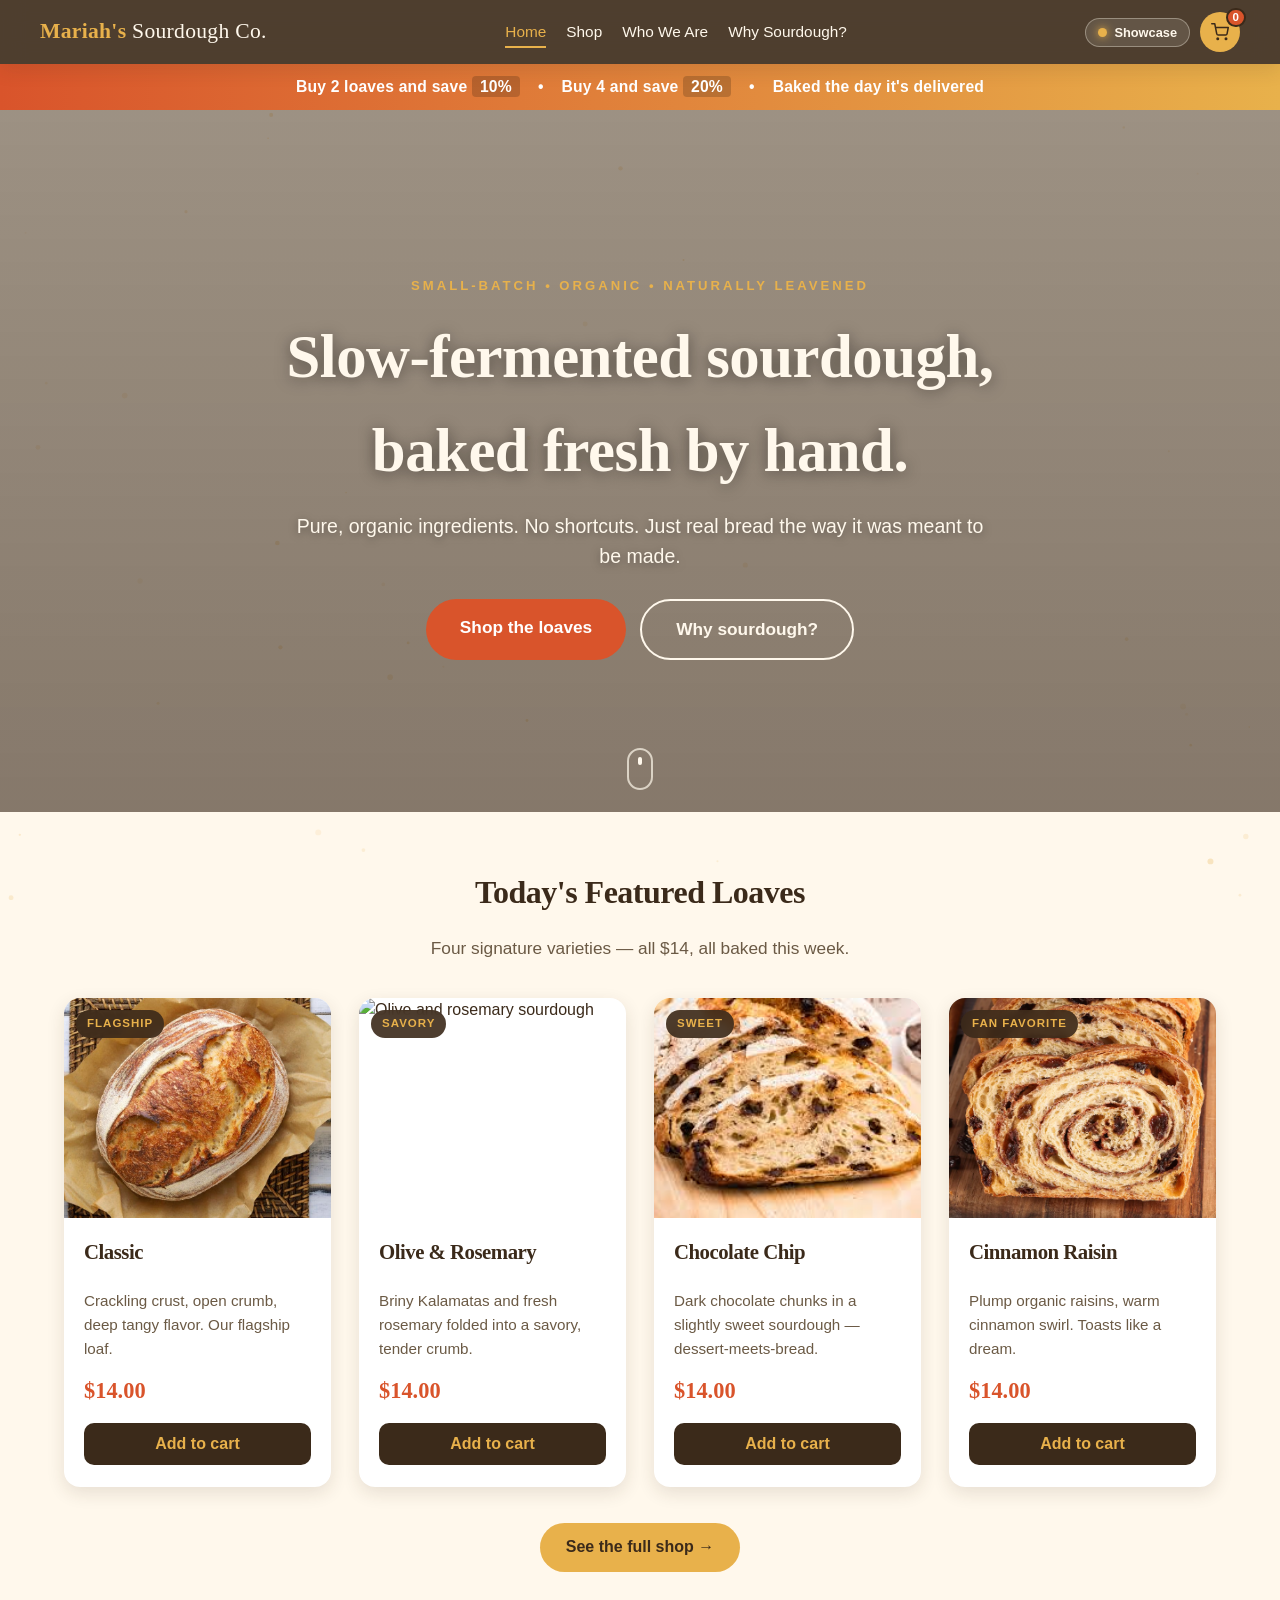
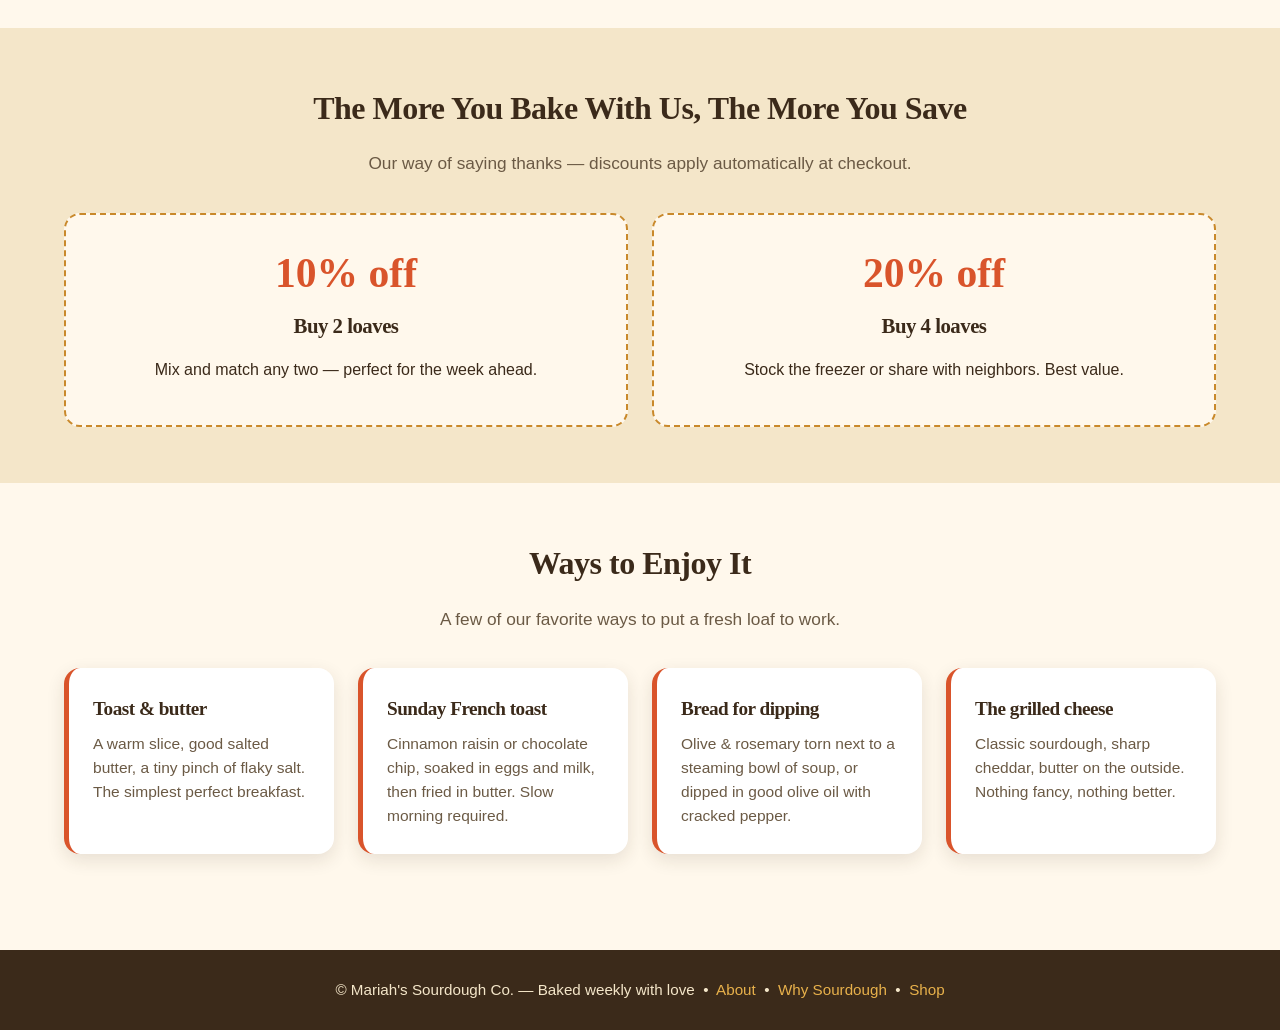
==== index.html @ 0fff9289 "Add files via upload" ====
<!DOCTYPE html>
<html lang="en">
<head>
  <meta charset="UTF-8">
  <meta name="viewport" content="width=device-width, initial-scale=1.0, viewport-fit=cover">
  <title>Mariah's Sourdough Co. — Real bread, baked with care</title>
  <meta name="description" content="Slow-fermented organic sourdough, baked fresh by hand. Order online — local delivery.">
  <meta name="theme-color" content="#3B2A1A">
  <link rel="manifest" href="manifest.webmanifest">
  <link rel="icon" type="image/png" href="icons/icon-192.png">
  <link rel="apple-touch-icon" href="icons/icon-192.png">
  <meta name="apple-mobile-web-app-capable" content="yes">
  <meta name="apple-mobile-web-app-status-bar-style" content="black-translucent">
  <meta name="apple-mobile-web-app-title" content="Mariah's">
  <link rel="preconnect" href="https://cdnjs.cloudflare.com">
  <link rel="stylesheet" href="app.css">
</head>
<body class="mode-showcase">

  <!-- Ambient particle canvas (Showcase mode) -->
  <canvas id="particles" aria-hidden="true"></canvas>

  <header class="site-header">
    <div class="nav-wrap">
      <a href="#/" class="brand" data-link>Mariah's <span>Sourdough Co.</span></a>
      <nav class="site-nav">
        <a href="#/" data-route="home" data-link>Home</a>
        <a href="#/shop" data-route="shop" data-link>Shop</a>
        <a href="#/about" data-route="about" data-link>Who We Are</a>
        <a href="#/why" data-route="why" data-link>Why Sourdough?</a>
      </nav>
      <div class="header-actions">
        <button id="mode-toggle" class="mode-toggle" title="Switch visual style" aria-label="Switch visual style">
          <span class="mode-dot"></span><span id="mode-label">Showcase</span>
        </button>
        <button id="install-btn" class="install-btn" hidden>⬇ Install app</button>
        <a href="#/cart" class="cart-link" data-link aria-label="Cart">
          <svg viewBox="0 0 24 24" width="18" height="18" fill="none" stroke="currentColor" stroke-width="2" stroke-linecap="round" stroke-linejoin="round"><circle cx="9" cy="21" r="1"/><circle cx="20" cy="21" r="1"/><path d="M1 1h4l2.68 13.39a2 2 0 0 0 2 1.61h9.72a2 2 0 0 0 2-1.61L23 6H6"/></svg>
          <span id="cart-badge" class="cart-badge" hidden>0</span>
        </a>
      </div>
    </div>
  </header>

  <div class="deal-banner">
    <div class="deal-banner-track">
      <span>Buy 2 loaves and save <strong>10%</strong></span>
      <span>•</span>
      <span>Buy 4 and save <strong>20%</strong></span>
      <span>•</span>
      <span>Baked the day it's delivered</span>
    </div>
  </div>

  <main id="app" aria-live="polite"></main>

  <!-- Mobile bottom tab bar -->
  <nav class="tab-bar" aria-label="Primary">
    <a href="#/" data-route="home" data-link><span class="tab-ico">🏠</span>Home</a>
    <a href="#/shop" data-route="shop" data-link><span class="tab-ico">🍞</span>Shop</a>
    <a href="#/why" data-route="why" data-link><span class="tab-ico">🌾</span>Why</a>
    <a href="#/cart" data-route="cart" data-link class="tab-cart"><span class="tab-ico">🛒</span>Cart<span id="tab-cart-badge" class="cart-badge" hidden>0</span></a>
  </nav>

  <footer class="site-footer">
    © Mariah's Sourdough Co. — Baked weekly with love &nbsp;•&nbsp;
    <a href="#/about" data-link>About</a> &nbsp;•&nbsp;
    <a href="#/why" data-link>Why Sourdough</a> &nbsp;•&nbsp;
    <a href="#/shop" data-link>Shop</a>
  </footer>

  <!-- ======================= VIEW TEMPLATES ======================= -->

  <template id="view-home">
    <section class="hero" id="hero">
      <div id="hero-3d" class="hero-3d" aria-hidden="true"></div>
      <div class="hero-inner">
        <p class="hero-kicker reveal">Small-batch • Organic • Naturally leavened</p>
        <h1 class="reveal">Slow-fermented sourdough,<br>baked fresh by hand.</h1>
        <p class="lead reveal">Pure, organic ingredients. No shortcuts. Just real bread the way it was meant to be made.</p>
        <div class="hero-cta reveal">
          <a href="#/shop" class="btn btn-lg" data-link>Shop the loaves</a>
          <a href="#/why" class="btn ghost btn-lg" data-link>Why sourdough?</a>
        </div>
      </div>
      <div class="hero-scroll-hint" aria-hidden="true"><span></span></div>
    </section>

    <section class="container">
      <h2 class="section-title reveal">Today's Featured Loaves</h2>
      <p class="section-sub reveal">Four signature varieties — all $14, all baked this week.</p>
      <div class="product-grid" data-product-grid="short"></div>
      <div class="center mt-36 reveal">
        <a class="btn secondary" href="#/shop" data-link>See the full shop →</a>
      </div>
    </section>

    <section class="band">
      <div class="container">
        <h2 class="section-title reveal">The More You Bake With Us, The More You Save</h2>
        <p class="section-sub reveal">Our way of saying thanks — discounts apply automatically at checkout.</p>
        <div class="deals-row">
          <div class="deal-card reveal"><span class="pct" data-count="10">10% off</span><h3>Buy 2 loaves</h3><p>Mix and match any two — perfect for the week ahead.</p></div>
          <div class="deal-card reveal"><span class="pct" data-count="20">20% off</span><h3>Buy 4 loaves</h3><p>Stock the freezer or share with neighbors. Best value.</p></div>
        </div>
      </div>
    </section>

    <section class="container">
      <h2 class="section-title reveal">Ways to Enjoy It</h2>
      <p class="section-sub reveal">A few of our favorite ways to put a fresh loaf to work.</p>
      <div class="pairings-grid">
        <div class="pairing-card reveal"><h3>Toast &amp; butter</h3><p>A warm slice, good salted butter, a tiny pinch of flaky salt. The simplest perfect breakfast.</p></div>
        <div class="pairing-card reveal"><h3>Sunday French toast</h3><p>Cinnamon raisin or chocolate chip, soaked in eggs and milk, then fried in butter. Slow morning required.</p></div>
        <div class="pairing-card reveal"><h3>Bread for dipping</h3><p>Olive &amp; rosemary torn next to a steaming bowl of soup, or dipped in good olive oil with cracked pepper.</p></div>
        <div class="pairing-card reveal"><h3>The grilled cheese</h3><p>Classic sourdough, sharp cheddar, butter on the outside. Nothing fancy, nothing better.</p></div>
      </div>
    </section>
  </template>

  <template id="view-shop">
    <section class="container">
      <h1 class="section-title reveal">The Shop</h1>
      <p class="section-sub reveal">All loaves are 100% organic, naturally leavened, and baked the day they're delivered. $14 each.</p>
      <div class="product-grid" data-product-grid="long"></div>

      <h2 class="section-title mt-64 reveal">Stack Up the Savings</h2>
      <div class="deals-row">
        <div class="deal-card reveal"><span class="pct">10% off</span><h3>2-Loaf Bundle</h3><p>Any 2 loaves — discount applied automatically in your cart.</p></div>
        <div class="deal-card reveal"><span class="pct">20% off</span><h3>4-Loaf Bundle</h3><p>Stock up, gift a neighbor, freeze for later. Maximum savings.</p></div>
      </div>
    </section>
  </template>

  <template id="view-about">
    <section class="container">
      <h1 class="section-title reveal">Meet Mariah</h1>
      <p class="section-sub reveal">A one-woman bakery, a wild starter, and a stubborn belief that bread should be made of bread.</p>
      <div class="story-grid">
        <div class="story-photo reveal"><img src="mariah.jpg" alt="Mariah at home with her puppy"></div>
        <div class="reveal">
          <h2>The story</h2>
          <p>I started baking sourdough a few years ago after I couldn't find a single loaf at the grocery store that didn't list ingredients I didn't recognize. I figured I'd try making my own. One loaf turned into two, then ten, then a wait list of friends and neighbors asking for more.</p>
          <p>Mariah's Sourdough Co. grew out of that — quietly, one bake at a time. Today every loaf is still shaped, scored, and baked by me.</p>
          <h2 class="mt-28">What goes into the bread</h2>
          <p>Three ingredients. That's the whole list:</p>
          <ul>
            <li><strong>Certified-organic flour.</strong></li>
            <li><strong>Filtered water.</strong></li>
            <li><strong>Good-quality natural salt.</strong></li>
          </ul>
          <p>That's it. No commercial yeast, no dough conditioners, no preservatives, no enrichers, no oils, no sugars (unless the recipe specifically calls for it, like the cinnamon raisin). The fermentation does all the work — and it takes its time.</p>
          <div class="tag-row">
            <span class="tag">100% Organic</span><span class="tag">No Preservatives</span><span class="tag">No Commercial Yeast</span><span class="tag">Small-Batch</span><span class="tag">Hand-Shaped</span>
          </div>
        </div>
      </div>
    </section>
    <section class="band">
      <div class="container">
        <h2 class="section-title reveal">Why I do it this way</h2>
        <p class="prose-center reveal">Real bread used to be a staple — something that nourished a family for the week. Somewhere along the way it became fluffy, fast, and full of things our bodies don't recognize. I bake the way bakers have for thousands of years because that's the version of bread your body actually knows how to use. And honestly? It just tastes better.</p>
        <div class="center mt-30 reveal">
          <a class="btn" href="#/shop" data-link>Try a loaf</a>
          <a class="btn secondary" href="#/why" data-link>Read about the benefits</a>
        </div>
      </div>
    </section>
  </template>

  <template id="view-why">
    <section class="container">
      <h1 class="section-title reveal">Why Sourdough Bread?</h1>
      <p class="section-sub reveal">Same grain. Different process. A very different loaf.</p>
      <p class="prose-center mb-40 reveal">Conventional bread is mixed, risen, and baked in a few hours using fast commercial yeast. Sourdough is fermented slowly — sometimes 24 to 48 hours — by a wild culture of natural yeasts and bacteria. That long, slow ferment changes the bread itself, in ways your body notices.</p>
      <div class="benefit-grid">
        <div class="benefit-card reveal"><span class="benefit-icon">🌾</span><h3>Easier to digest</h3><p>The wild bacteria in a sourdough starter pre-digest much of the gluten and starch during fermentation. Many people who feel uncomfortable after regular bread find sourdough far easier on their stomach.</p></div>
        <div class="benefit-card reveal"><span class="benefit-icon">💪</span><h3>More nutrients absorbed</h3><p>Whole grains contain phytic acid, which can block your body from absorbing minerals like iron, zinc, and magnesium. Sourdough fermentation breaks phytic acid down — meaning more of those nutrients actually reach you.</p></div>
        <div class="benefit-card reveal"><span class="benefit-icon">📉</span><h3>Lower glycemic impact</h3><p>Sourdough produces a slower, gentler rise in blood sugar than commercial bread. Steadier energy, fewer crashes, and a friendlier loaf for anyone watching glucose levels.</p></div>
        <div class="benefit-card reveal"><span class="benefit-icon">🦠</span><h3>Good for gut health</h3><p>The lactic acid bacteria in fermentation produce prebiotic compounds that feed the beneficial microbes already living in your gut — supporting a healthier microbiome with every slice.</p></div>
        <div class="benefit-card reveal"><span class="benefit-icon">🧪</span><h3>No mystery ingredients</h3><p>True sourdough needs only flour, water, and salt. No dough conditioners, no preservatives, no added sugars, no emulsifiers — just bread, the way it's been made for thousands of years.</p></div>
        <div class="benefit-card reveal"><span class="benefit-icon">⏳</span><h3>Stays fresh, naturally</h3><p>The natural acidity of sourdough acts as a built-in preservative. Loaves stay fresh longer without a single additive — because fermentation is doing the work that chemicals do in supermarket bread.</p></div>
        <div class="benefit-card reveal"><span class="benefit-icon">🍞</span><h3>Naturally lower in gluten</h3><p>While sourdough is not gluten-free, the long fermentation breaks down a significant portion of the gluten proteins, often making it tolerable for people sensitive to (but not allergic to) wheat.</p></div>
        <div class="benefit-card reveal"><span class="benefit-icon">😋</span><h3>It just tastes better</h3><p>That tangy depth, the chewy crumb, the crackling crust — none of it is engineered. It's the byproduct of slow fermentation. Real flavor is what happens when bread is given time.</p></div>
      </div>
      <div class="center mt-50 reveal"><a class="btn" href="#/shop" data-link>Try a loaf for yourself</a></div>
    </section>
    <section class="band">
      <div class="container pv-40">
        <p class="disclaimer">These descriptions reflect general nutritional research about sourdough fermentation. They are not medical advice — if you have a wheat allergy, celiac disease, or specific dietary needs, please consult your doctor.</p>
      </div>
    </section>
  </template>

  <template id="view-cart">
    <section class="container">
      <h1 class="section-title reveal">Your Cart</h1>
      <div id="cart-container"></div>
    </section>
  </template>

  <template id="view-checkout">
    <section class="container" id="checkout-main">
      <h1 class="section-title reveal">Checkout</h1>
      <p class="section-sub reveal">Just your name, then pay with Venmo. We'll deliver locally — no shipping needed.</p>
      <div class="checkout-grid">
        <form id="venmo-order-form" class="checkout-form reveal" novalidate action="https://formspree.io/f/xbdenaoj" method="POST">
          <h2>Your info</h2>
          <div class="co-row">
            <label>Full name
              <input type="text" name="full_name" required placeholder="Jane Baker">
            </label>
          </div>
          <h2>Pay with Venmo</h2>
          <div class="venmo-box">
            <div class="venmo-row">
              <div>
                <div class="venmo-label">Send this much</div>
                <div class="venmo-value venmo-amount-value" id="amount-display">$0.00</div>
              </div>
            </div>
            <div class="venmo-row">
              <div>
                <div class="venmo-label">To this Venmo handle</div>
                <div class="venmo-value" id="pay-handle">@mariahmetoyer</div>
              </div>
              <button type="button" class="copy-btn" data-copy="pay-handle">Copy</button>
            </div>
            <a class="open-venmo-btn" href="https://venmo.com/mariahmetoyer" target="_blank" rel="noopener">Open Venmo →</a>
            <div class="venmo-instructions">
              <strong>How it works:</strong>
              <ol>
                <li>Tap <strong>Open Venmo</strong> above (it'll take you straight to Mariah's profile)</li>
                <li>Send the amount shown</li>
                <li>Come back here and tap "I've sent it" below</li>
                <li>Mariah will text you to confirm</li>
              </ol>
            </div>
          </div>
          <input type="hidden" name="order_items" id="hidden-order-items">
          <input type="hidden" name="order_subtotal" id="hidden-subtotal">
          <input type="hidden" name="order_discount" id="hidden-discount">
          <input type="hidden" name="order_total" id="hidden-total">
          <input type="hidden" name="loaf_count" id="hidden-count">
          <input type="hidden" name="_subject" value="New sourdough order">
          <div class="submit-error" id="submit-error">Something went wrong submitting your order. Please try again, or text Mariah directly.</div>
          <button type="submit" id="submit-btn" class="btn w-100 mt-14">I've sent payment — submit order</button>
          <p class="co-legal">Your order isn't confirmed until Mariah has verified the payment. She'll text you within a few hours.</p>
        </form>
        <aside class="checkout-summary reveal" id="order-summary">
          <h2>Order Summary</h2>
          <div class="co-lines" id="summary-lines"></div>
          <div class="co-totals" id="summary-totals"></div>
        </aside>
      </div>
    </section>
  </template>

  <script src="https://cdnjs.cloudflare.com/ajax/libs/three.js/r128/three.min.js" defer></script>
  <script src="app.js" defer></script>
</body>
</html>
---- app.css ----
/* =========================================================
   Mariah's Sourdough Co. — App styles
   Two visual modes:
     body.mode-showcase  → full 3D / motion experience
     body.mode-sleek     → subtle, fast, polished
   ========================================================= */

:root {
  --cream:        #FFF8EC;
  --crust:        #E8B14B;
  --crust-dark:   #C9892B;
  --terracotta:   #D9542B;
  --cocoa:        #3B2A1A;
  --cocoa-90:     rgba(59, 42, 26, 0.9);
  --sage:         #6B8A4E;
  --soft:         #F4E6C9;
  --shadow:       0 6px 18px rgba(59, 42, 26, 0.12);
  --shadow-lg:    0 18px 44px rgba(59, 42, 26, 0.22);
  --radius:       16px;
  --header-h:     64px;
  --ease-spring:  cubic-bezier(0.34, 1.56, 0.64, 1);
}

* { box-sizing: border-box; }

html { scroll-behavior: smooth; }

html, body {
  margin: 0;
  padding: 0;
  font-family: 'Helvetica Neue', Helvetica, Arial, sans-serif;
  color: var(--cocoa);
  background: var(--cream);
  line-height: 1.55;
}

body { overflow-x: hidden; }

h1, h2, h3 {
  font-family: Georgia, 'Times New Roman', serif;
  color: var(--cocoa);
  letter-spacing: -0.5px;
  margin: 0 0 0.5em;
}
h1 { font-size: 2.6rem; }
h2 { font-size: 2rem; }
h3 { font-size: 1.3rem; }

a { color: var(--terracotta); text-decoration: none; }
a:hover { text-decoration: underline; }
img { max-width: 100%; display: block; }

/* Utility */
.center { text-align: center; }
.mt-14 { margin-top: 14px; }
.mt-28 { margin-top: 28px; }
.mt-30 { margin-top: 30px; }
.mt-36 { margin-top: 36px; }
.mt-50 { margin-top: 50px; }
.mt-64 { margin-top: 64px; }
.mb-40 { margin-bottom: 40px; }
.w-100 { width: 100%; }
.pv-40 { padding-top: 40px; padding-bottom: 40px; }

.prose-center {
  max-width: 780px;
  margin: 0 auto;
  text-align: center;
  font-size: 1.08rem;
}
.disclaimer {
  text-align: center;
  font-size: 0.92rem;
  color: #6b5a45;
  max-width: 760px;
  margin: 0 auto;
}

/* =========================================================
   Ambient flour-particle canvas (Showcase only)
   ========================================================= */
#particles {
  position: fixed;
  inset: 0;
  z-index: 0;
  pointer-events: none;
  opacity: 0;
  transition: opacity 1s ease;
}
.mode-showcase #particles { opacity: 0.5; }
.mode-sleek #particles { display: none; }

main, .site-header, .deal-banner, .site-footer, .tab-bar { position: relative; z-index: 1; }

/* =========================================================
   Header
   ========================================================= */
.site-header {
  background: var(--cocoa);
  color: var(--cream);
  padding: 0 22px;
  position: sticky;
  top: 0;
  z-index: 50;
  box-shadow: var(--shadow);
}
.mode-showcase .site-header {
  background: var(--cocoa-90);
  backdrop-filter: blur(12px);
  -webkit-backdrop-filter: blur(12px);
}

.nav-wrap {
  max-width: 1200px;
  margin: 0 auto;
  min-height: var(--header-h);
  display: flex;
  justify-content: space-between;
  align-items: center;
  gap: 16px;
  flex-wrap: wrap;
  padding: 8px 0;
}

.brand {
  font-family: Georgia, serif;
  font-size: 1.35rem;
  color: var(--crust);
  font-weight: bold;
  letter-spacing: 0.3px;
  white-space: nowrap;
}
.brand:hover { text-decoration: none; opacity: 0.85; }
.brand span { color: var(--cream); font-weight: normal; }

.site-nav { display: flex; gap: 20px; align-items: center; flex-wrap: wrap; }
.site-nav a {
  color: var(--cream);
  font-weight: 500;
  font-size: 0.96rem;
  position: relative;
  padding: 4px 0;
}
.site-nav a:hover { color: var(--crust); text-decoration: none; }
.site-nav a::after {
  content: '';
  position: absolute;
  left: 0; right: 100%; bottom: 0;
  height: 2px;
  background: var(--crust);
  transition: right 0.25s ease;
}
.site-nav a:hover::after, .site-nav a.active::after { right: 0; }
.site-nav a.active { color: var(--crust); }

.header-actions { display: flex; align-items: center; gap: 10px; }

/* Mode toggle pill */
.mode-toggle {
  display: inline-flex;
  align-items: center;
  gap: 7px;
  background: rgba(255, 248, 236, 0.12);
  border: 1px solid rgba(255, 248, 236, 0.35);
  color: var(--cream);
  font-size: 0.8rem;
  font-weight: 600;
  padding: 6px 12px;
  border-radius: 999px;
  cursor: pointer;
  transition: background 0.2s ease, border-color 0.2s ease;
}
.mode-toggle:hover { background: rgba(255, 248, 236, 0.22); }
.mode-dot {
  width: 9px; height: 9px;
  border-radius: 50%;
  background: var(--crust);
  box-shadow: 0 0 8px var(--crust);
  transition: background 0.3s ease, box-shadow 0.3s ease;
}
.mode-sleek .mode-dot { background: var(--sage); box-shadow: none; }

.install-btn {
  background: var(--sage);
  color: #fff;
  border: none;
  font-size: 0.8rem;
  font-weight: 700;
  padding: 7px 13px;
  border-radius: 999px;
  cursor: pointer;
}
.install-btn:hover { filter: brightness(1.08); }

/* Cart icon + badge */
.cart-link {
  position: relative;
  display: inline-flex;
  align-items: center;
  justify-content: center;
  width: 40px; height: 40px;
  background: var(--crust);
  color: var(--cocoa) !important;
  border-radius: 50%;
  transition: transform 0.2s var(--ease-spring), background 0.15s ease;
}
.cart-link:hover { background: #f1c469; text-decoration: none; transform: scale(1.08); }
.cart-link.bump { animation: cart-bump 0.45s var(--ease-spring); }
@keyframes cart-bump {
  0% { transform: scale(1); }
  35% { transform: scale(1.35) rotate(-6deg); }
  100% { transform: scale(1); }
}

.cart-badge {
  position: absolute;
  top: -4px; right: -6px;
  min-width: 19px; height: 19px;
  background: var(--terracotta);
  color: #fff;
  font-size: 0.72rem;
  font-weight: 700;
  border-radius: 999px;
  display: flex;
  align-items: center;
  justify-content: center;
  padding: 0 5px;
  border: 2px solid var(--cocoa);
}

/* =========================================================
   Deal banner — scrolling marquee in showcase, static in sleek
   ========================================================= */
.deal-banner {
  background: linear-gradient(90deg, var(--terracotta), var(--crust));
  color: #fff;
  font-weight: 600;
  font-size: 0.98rem;
  letter-spacing: 0.2px;
  overflow: hidden;
  padding: 11px 16px;
}
.deal-banner strong { background: rgba(0,0,0,0.18); padding: 2px 8px; border-radius: 4px; }
.deal-banner-track {
  display: flex;
  gap: 18px;
  justify-content: center;
  white-space: nowrap;
}
.mode-showcase .deal-banner-track { animation: banner-glow 4s ease-in-out infinite; }
@keyframes banner-glow {
  0%, 100% { text-shadow: 0 0 0 rgba(255,255,255,0); }
  50% { text-shadow: 0 0 14px rgba(255,255,255,0.55); }
}

/* =========================================================
   Hero
   ========================================================= */
.hero {
  position: relative;
  min-height: 78vh;
  display: flex;
  align-items: center;
  justify-content: center;
  text-align: center;
  color: var(--cream);
  padding: 60px 24px;
  overflow: hidden;
  background:
    linear-gradient(180deg, rgba(59,42,26,0.5), rgba(59,42,26,0.62)),
    url('https://images.unsplash.com/photo-1509440159596-0249088772ff?auto=format&fit=crop&w=1800&q=80') center/cover no-repeat;
}
.mode-sleek .hero { min-height: 64vh; }

/* 3D canvas sits behind hero text (Showcase only) */
.hero-3d {
  position: absolute;
  inset: 0;
  z-index: 0;
  pointer-events: none;
}
.mode-sleek .hero-3d { display: none; }

.hero-inner { position: relative; z-index: 2; max-width: 920px; }

.hero-kicker {
  text-transform: uppercase;
  letter-spacing: 3px;
  font-size: 0.82rem;
  font-weight: 700;
  color: var(--crust);
  margin-bottom: 14px;
}

.hero h1 {
  color: var(--cream);
  font-size: clamp(2.2rem, 5.5vw, 3.8rem);
  text-shadow: 0 2px 16px rgba(0,0,0,0.45);
  margin-bottom: 12px;
}

.hero p.lead {
  font-size: 1.22rem;
  max-width: 700px;
  margin: 0 auto 28px;
  text-shadow: 0 2px 10px rgba(0,0,0,0.4);
}

.hero-cta { display: flex; gap: 14px; justify-content: center; flex-wrap: wrap; }

.hero-scroll-hint {
  position: absolute;
  bottom: 22px; left: 50%;
  transform: translateX(-50%);
  z-index: 2;
  width: 26px; height: 42px;
  border: 2px solid rgba(255,248,236,0.7);
  border-radius: 14px;
}
.hero-scroll-hint span {
  position: absolute;
  top: 7px; left: 50%;
  width: 4px; height: 8px;
  margin-left: -2px;
  background: var(--cream);
  border-radius: 2px;
  animation: scroll-hint 1.8s ease-in-out infinite;
}
@keyframes scroll-hint {
  0% { transform: translateY(0); opacity: 1; }
  70% { transform: translateY(14px); opacity: 0; }
  100% { transform: translateY(0); opacity: 0; }
}
.mode-sleek .hero-scroll-hint { display: none; }

/* =========================================================
   Buttons
   ========================================================= */
.btn {
  display: inline-block;
  background: var(--terracotta);
  color: #fff;
  border: none;
  padding: 12px 26px;
  font-size: 1rem;
  font-weight: bold;
  border-radius: 999px;
  cursor: pointer;
  transition: transform 0.15s var(--ease-spring), background 0.15s ease, box-shadow 0.2s ease;
  text-decoration: none;
}
.btn:hover {
  background: #b94320;
  transform: translateY(-2px);
  box-shadow: 0 8px 20px rgba(217, 84, 43, 0.35);
  text-decoration: none;
}
.btn:active { transform: translateY(0) scale(0.98); }
.btn-lg { padding: 15px 34px; font-size: 1.08rem; }
.btn.secondary { background: var(--crust); color: var(--cocoa); }
.btn.secondary:hover { background: #f1c469; box-shadow: 0 8px 20px rgba(232, 177, 75, 0.4); }
.btn.ghost { background: transparent; color: var(--cream); border: 2px solid var(--cream); }
.btn.ghost:hover { background: var(--cream); color: var(--cocoa); box-shadow: none; }

/* =========================================================
   Layout
   ========================================================= */
.container { max-width: 1200px; margin: 0 auto; padding: 56px 24px; }
.band { background: var(--soft); }
.section-title { text-align: center; margin-bottom: 8px; }
.section-sub { text-align: center; color: #6b5a45; margin-bottom: 36px; font-size: 1.08rem; }

/* =========================================================
   View transitions
   ========================================================= */
#app { min-height: 55vh; }
#app.view-enter { animation: view-in 0.45s ease both; }
.mode-sleek #app.view-enter { animation-duration: 0.25s; }
@keyframes view-in {
  from { opacity: 0; transform: translateY(18px); }
  to { opacity: 1; transform: none; }
}

/* Scroll reveals */
.reveal { opacity: 0; transform: translateY(26px); transition: opacity 0.7s ease, transform 0.7s ease; }
.reveal.visible { opacity: 1; transform: none; }
.mode-sleek .reveal { transform: translateY(10px); transition-duration: 0.4s; }

/* =========================================================
   Product cards
   ========================================================= */
.product-grid {
  display: grid;
  grid-template-columns: repeat(auto-fit, minmax(255px, 1fr));
  gap: 28px;
  perspective: 1200px;
}

.product-card {
  background: #fff;
  border-radius: var(--radius);
  overflow: hidden;
  box-shadow: var(--shadow);
  display: flex;
  flex-direction: column;
  transition: transform 0.25s ease, box-shadow 0.25s ease;
  transform-style: preserve-3d;
  will-change: transform;
}
.product-card:hover { box-shadow: var(--shadow-lg); }
.mode-sleek .product-card:hover { transform: translateY(-4px); }

.product-img-wrap { overflow: hidden; position: relative; }
.product-img {
  width: 100%;
  height: 220px;
  object-fit: cover;
  transition: transform 0.5s ease;
}
.product-card:hover .product-img { transform: scale(1.06); }

.product-badge {
  position: absolute;
  top: 12px; left: 12px;
  background: var(--cocoa-90);
  color: var(--crust);
  font-size: 0.72rem;
  font-weight: 700;
  letter-spacing: 1px;
  text-transform: uppercase;
  padding: 5px 11px;
  border-radius: 999px;
  backdrop-filter: blur(4px);
}

.product-body { padding: 18px 20px 22px; display: flex; flex-direction: column; flex-grow: 1; }
.product-name { margin: 0 0 6px; }
.product-desc { color: #6b5a45; font-size: 0.95rem; flex-grow: 1; margin-bottom: 14px; }
.product-price {
  font-family: Georgia, serif;
  color: var(--terracotta);
  font-size: 1.4rem;
  font-weight: bold;
  margin-bottom: 14px;
}

.add-btn {
  width: 100%;
  background: var(--cocoa);
  color: var(--crust);
  border: none;
  padding: 12px;
  font-weight: bold;
  font-size: 1rem;
  border-radius: 10px;
  cursor: pointer;
  transition: background 0.15s ease, transform 0.15s var(--ease-spring);
  position: relative;
  overflow: hidden;
}
.add-btn:hover { background: #56402a; transform: translateY(-1px); }
.add-btn:active { transform: scale(0.97); }
.add-btn.added { background: var(--sage); color: #fff; }

/* Fly-to-cart ghost */
.fly-img {
  position: fixed;
  z-index: 200;
  width: 64px; height: 64px;
  border-radius: 50%;
  object-fit: cover;
  pointer-events: none;
  box-shadow: var(--shadow-lg);
  transition: transform 0.7s cubic-bezier(0.5, -0.1, 0.7, 0.4), opacity 0.7s ease;
}

/* =========================================================
   Deals & pairing cards
   ========================================================= */
.deals-row {
  display: grid;
  grid-template-columns: repeat(auto-fit, minmax(260px, 1fr));
  gap: 24px;
  margin-top: 24px;
}
.deal-card {
  background: var(--cream);
  border: 2px dashed var(--crust-dark);
  border-radius: var(--radius);
  padding: 26px;
  text-align: center;
  transition: transform 0.25s var(--ease-spring), box-shadow 0.25s ease;
}
.deal-card:hover { transform: translateY(-4px) rotate(-0.5deg); box-shadow: var(--shadow); }
.deal-card .pct {
  font-size: 2.6rem;
  color: var(--terracotta);
  font-family: Georgia, serif;
  font-weight: bold;
  display: block;
  margin-bottom: 4px;
}
.deal-card h3 { margin-bottom: 6px; }

.pairings-grid { display: grid; grid-template-columns: repeat(auto-fit, minmax(240px, 1fr)); gap: 24px; }
.pairing-card {
  background: #fff;
  border-radius: var(--radius);
  padding: 26px 24px;
  box-shadow: var(--shadow);
  border-left: 5px solid var(--terracotta);
  transition: transform 0.2s ease, box-shadow 0.2s ease;
}
.pairing-card:hover { transform: translateY(-3px); box-shadow: var(--shadow-lg); }
.pairing-card h3 { margin-bottom: 8px; font-size: 1.2rem; }
.pairing-card p { color: #6b5a45; margin: 0; font-size: 0.97rem; }

/* =========================================================
   About page
   ========================================================= */
.story-grid { display: grid; grid-template-columns: 1fr 1fr; gap: 48px; align-items: center; }
@media (max-width: 800px) { .story-grid { grid-template-columns: 1fr; } }
.story-photo img {
  border-radius: var(--radius);
  box-shadow: var(--shadow-lg);
  width: 100%;
  max-height: 520px;
  object-fit: cover;
}
.mode-showcase .story-photo { transform: rotate(-1.2deg); transition: transform 0.35s var(--ease-spring); }
.mode-showcase .story-photo:hover { transform: rotate(0deg) scale(1.015); }

.tag-row { display: flex; gap: 10px; flex-wrap: wrap; margin-top: 12px; }
.tag {
  background: var(--sage);
  color: #fff;
  font-size: 0.85rem;
  padding: 6px 12px;
  border-radius: 999px;
  font-weight: 600;
}

/* =========================================================
   Why sourdough
   ========================================================= */
.benefit-grid { display: grid; grid-template-columns: repeat(auto-fit, minmax(240px, 1fr)); gap: 24px; }
.benefit-card {
  background: #fff;
  border-radius: var(--radius);
  padding: 26px;
  box-shadow: var(--shadow);
  border-top: 5px solid var(--crust);
  transition: transform 0.2s ease, box-shadow 0.2s ease;
}
.benefit-card:hover { transform: translateY(-4px); box-shadow: var(--shadow-lg); }
.benefit-card h3 { color: var(--terracotta); }
.benefit-icon { font-size: 2.2rem; margin-bottom: 8px; display: block; }
.mode-showcase .benefit-card:hover .benefit-icon { animation: icon-pop 0.5s var(--ease-spring); }
@keyframes icon-pop {
  0% { transform: scale(1); }
  50% { transform: scale(1.3) rotate(6deg); }
  100% { transform: scale(1); }
}

/* =========================================================
   Cart
   ========================================================= */
.cart-table {
  width: 100%;
  border-collapse: collapse;
  background: #fff;
  border-radius: var(--radius);
  overflow: hidden;
  box-shadow: var(--shadow);
}
.cart-table th, .cart-table td { padding: 16px; text-align: left; border-bottom: 1px solid #f0e6d2; }
.cart-table th { background: var(--soft); font-family: Georgia, serif; }
.cart-thumb { width: 70px; height: 70px; object-fit: cover; border-radius: 10px; }

.qty-ctrl { display: inline-flex; align-items: center; gap: 8px; }
.qty-ctrl button {
  width: 32px; height: 32px; border-radius: 50%;
  background: var(--crust); color: var(--cocoa);
  border: none; font-weight: bold; cursor: pointer; font-size: 1.1rem;
  transition: transform 0.15s var(--ease-spring), background 0.15s ease;
}
.qty-ctrl button:hover { background: #f1c469; transform: scale(1.12); }
.remove-btn { background: none; border: none; color: var(--terracotta); cursor: pointer; font-size: 0.9rem; padding: 0; }
.remove-btn:hover { text-decoration: underline; }

.cart-summary {
  margin-top: 28px;
  background: #fff;
  border-radius: var(--radius);
  padding: 24px 28px;
  box-shadow: var(--shadow);
  max-width: 420px;
  margin-left: auto;
}
.cart-summary .row { display: flex; justify-content: space-between; padding: 6px 0; }
.cart-summary .row.total {
  border-top: 2px solid var(--cocoa);
  margin-top: 10px; padding-top: 12px;
  font-size: 1.3rem; font-weight: bold;
  color: var(--terracotta);
  font-family: Georgia, serif;
}
.discount { color: var(--sage); font-weight: 600; }

.empty-cart { text-align: center; padding: 60px 20px; color: #6b5a45; }

/* Discount progress bar */
.discount-meter { margin: 22px auto 0; max-width: 420px; }
.discount-meter .dm-track {
  height: 10px;
  background: #eadfc6;
  border-radius: 999px;
  overflow: hidden;
}
.discount-meter .dm-fill {
  height: 100%;
  background: linear-gradient(90deg, var(--crust), var(--terracotta));
  border-radius: 999px;
  transition: width 0.6s var(--ease-spring);
}
.discount-meter .dm-label {
  font-size: 0.86rem;
  color: #6b5a45;
  margin-top: 7px;
  text-align: center;
  font-weight: 600;
}

/* =========================================================
   Checkout
   ========================================================= */
.checkout-grid { display: grid; grid-template-columns: 1.4fr 1fr; gap: 36px; align-items: start; }
@media (max-width: 820px) { .checkout-grid { grid-template-columns: 1fr; } }

.checkout-form { background: #fff; border-radius: var(--radius); padding: 28px 30px 32px; box-shadow: var(--shadow); }
.checkout-form h2 {
  font-size: 1.15rem;
  margin: 22px 0 14px;
  padding-bottom: 6px;
  border-bottom: 1px solid #f0e6d2;
}
.checkout-form h2:first-of-type { margin-top: 4px; }
.co-row { margin-bottom: 14px; }
.checkout-form label { display: block; font-size: 0.88rem; font-weight: 600; color: #6b5a45; }
.checkout-form input[type="text"],
.checkout-form input[type="email"],
.checkout-form input[type="tel"] {
  width: 100%;
  margin-top: 6px;
  padding: 11px 13px;
  border: 1.5px solid #e5d9bf;
  border-radius: 10px;
  font-size: 1rem;
  font-family: inherit;
  color: var(--cocoa);
  background: #fffdf7;
  transition: border-color 0.15s ease, box-shadow 0.15s ease;
}
.checkout-form input:focus {
  outline: none;
  border-color: var(--crust);
  box-shadow: 0 0 0 3px rgba(232, 177, 75, 0.2);
}
.co-legal { font-size: 0.8rem; color: #8a7960; margin-top: 14px; text-align: center; }

.venmo-box {
  background: #fffdf4;
  border: 1.5px solid var(--crust);
  border-radius: var(--radius);
  padding: 20px 22px;
  margin-top: 8px;
}
.venmo-row {
  display: flex;
  align-items: center;
  justify-content: space-between;
  gap: 12px;
  padding: 12px 0;
  border-bottom: 1px solid #f0e6d2;
}
.venmo-row:last-of-type { border-bottom: none; }
.venmo-label { font-size: 0.85rem; color: #6b5a45; font-weight: 600; }
.venmo-value { font-family: Georgia, serif; font-size: 1.25rem; font-weight: bold; }
.venmo-amount-value { color: var(--terracotta); font-size: 1.5rem; }
.copy-btn {
  background: var(--cocoa);
  color: var(--crust);
  border: none;
  padding: 6px 14px;
  border-radius: 8px;
  font-size: 0.82rem;
  font-weight: bold;
  cursor: pointer;
}
.copy-btn:hover { background: #56402a; }
.open-venmo-btn {
  display: inline-block;
  width: 100%;
  background: #008CFF;
  color: #fff !important;
  border: none;
  padding: 14px 22px;
  border-radius: 12px;
  font-size: 1.05rem;
  font-weight: bold;
  cursor: pointer;
  text-align: center;
  text-decoration: none;
  margin: 14px 0 0;
  transition: background 0.15s ease, transform 0.15s var(--ease-spring);
}
.open-venmo-btn:hover { background: #006fcc; text-decoration: none; transform: translateY(-1px); }
.venmo-instructions {
  margin-top: 14px;
  padding: 12px 14px;
  background: var(--soft);
  border-radius: 10px;
  font-size: 0.9rem;
  line-height: 1.5;
}
.venmo-instructions ol { margin: 8px 0 0; padding-left: 22px; }
.venmo-instructions li { margin-bottom: 4px; }

.submit-error {
  background: #fff0f0;
  border: 1px solid #d06a6a;
  color: #8a2a2a;
  padding: 10px 14px;
  border-radius: 10px;
  margin-top: 12px;
  font-size: 0.9rem;
  display: none;
}
.submit-error.show { display: block; }

.checkout-summary {
  background: var(--soft);
  border-radius: var(--radius);
  padding: 24px 26px;
  box-shadow: var(--shadow);
  position: sticky;
  top: calc(var(--header-h) + 20px);
}
.checkout-summary h2 { font-size: 1.3rem; margin: 0 0 16px; }
.co-lines { display: flex; flex-direction: column; gap: 12px; margin-bottom: 18px; }
.co-line { display: grid; grid-template-columns: 54px 1fr auto; gap: 12px; align-items: center; }
.co-line img { width: 54px; height: 54px; object-fit: cover; border-radius: 10px; background: #fff; }
.co-line-name { font-weight: 600; font-size: 0.95rem; }
.co-line-qty { font-size: 0.85rem; color: #6b5a45; }
.co-line-total { font-weight: 600; }
.co-totals { border-top: 1px solid #e5d9bf; padding-top: 14px; }
.co-totals .row { display: flex; justify-content: space-between; padding: 4px 0; font-size: 0.96rem; }
.co-totals .row.discount { color: var(--sage); font-weight: 600; }
.co-totals .row.total {
  border-top: 2px solid var(--cocoa);
  margin-top: 8px; padding-top: 10px;
  font-size: 1.2rem; font-weight: bold;
  color: var(--terracotta);
  font-family: Georgia, serif;
}

/* Order confirmation */
.co-success {
  max-width: 620px;
  margin: 40px auto;
  text-align: center;
  background: #fff;
  border-radius: var(--radius);
  padding: 48px 32px;
  box-shadow: var(--shadow);
}
.co-success-icon {
  width: 80px; height: 80px;
  border-radius: 50%;
  background: var(--sage);
  color: #fff;
  font-size: 3rem;
  line-height: 80px;
  margin: 0 auto 20px;
  font-weight: bold;
  animation: success-pop 0.6s var(--ease-spring);
}
@keyframes success-pop {
  0% { transform: scale(0); }
  70% { transform: scale(1.15); }
  100% { transform: scale(1); }
}
.co-success h1 { color: var(--sage); margin-bottom: 10px; }
.co-success-sub { font-size: 1.08rem; margin-bottom: 18px; }
.co-order-num {
  display: inline-block;
  background: var(--soft);
  padding: 10px 20px;
  border-radius: 999px;
  margin: 10px 0 22px;
  font-family: Georgia, serif;
}

/* Confetti (showcase order success) */
.confetti {
  position: fixed;
  top: -12px;
  z-index: 300;
  width: 9px; height: 14px;
  pointer-events: none;
  animation: confetti-fall linear forwards;
}
@keyframes confetti-fall {
  to { transform: translateY(105vh) rotate(720deg); opacity: 0.7; }
}

/* =========================================================
   Toast
   ========================================================= */
.toast {
  position: fixed;
  bottom: 26px;
  left: 50%;
  transform: translateX(-50%) translateY(20px);
  background: var(--sage);
  color: #fff;
  padding: 12px 22px;
  border-radius: 999px;
  box-shadow: var(--shadow-lg);
  opacity: 0;
  pointer-events: none;
  transition: opacity 0.25s ease, transform 0.25s var(--ease-spring);
  z-index: 250;
  font-weight: 600;
}
.toast.show { opacity: 1; transform: translateX(-50%) translateY(0); }

/* =========================================================
   Footer + mobile tab bar
   ========================================================= */
.site-footer {
  background: var(--cocoa);
  color: var(--soft);
  text-align: center;
  padding: 28px 20px calc(28px + env(safe-area-inset-bottom));
  margin-top: 40px;
  font-size: 0.95rem;
}
.site-footer a { color: var(--crust); }

.tab-bar {
  display: none;
  position: fixed;
  bottom: 0; left: 0; right: 0;
  z-index: 60;
  background: var(--cocoa-90);
  backdrop-filter: blur(12px);
  -webkit-backdrop-filter: blur(12px);
  border-top: 1px solid rgba(255,248,236,0.15);
  padding: 8px 6px calc(8px + env(safe-area-inset-bottom));
}
.tab-bar a {
  flex: 1;
  display: flex;
  flex-direction: column;
  align-items: center;
  gap: 2px;
  color: var(--cream);
  font-size: 0.7rem;
  font-weight: 600;
  position: relative;
  padding: 4px 0;
  border-radius: 10px;
}
.tab-bar a:hover { text-decoration: none; }
.tab-bar a.active { color: var(--crust); }
.tab-ico { font-size: 1.25rem; line-height: 1.2; }
.tab-cart .cart-badge { top: -2px; right: calc(50% - 24px); }

@media (max-width: 760px) {
  .tab-bar { display: flex; }
  .site-nav { display: none; }
  body { padding-bottom: 66px; }
  h1 { font-size: 2rem; }
  .hero { min-height: 66vh; }
  .container { padding: 40px 18px; }
  .cart-table th:nth-child(1), .cart-table td:nth-child(1) { display: none; }
}

/* =========================================================
   Reduced motion
   ========================================================= */
@media (prefers-reduced-motion: reduce) {
  *, *::before, *::after {
    animation-duration: 0.01ms !important;
    animation-iteration-count: 1 !important;
    transition-duration: 0.01ms !important;
  }
  .reveal { opacity: 1; transform: none; }
  #particles, .hero-3d { display: none !important; }
}
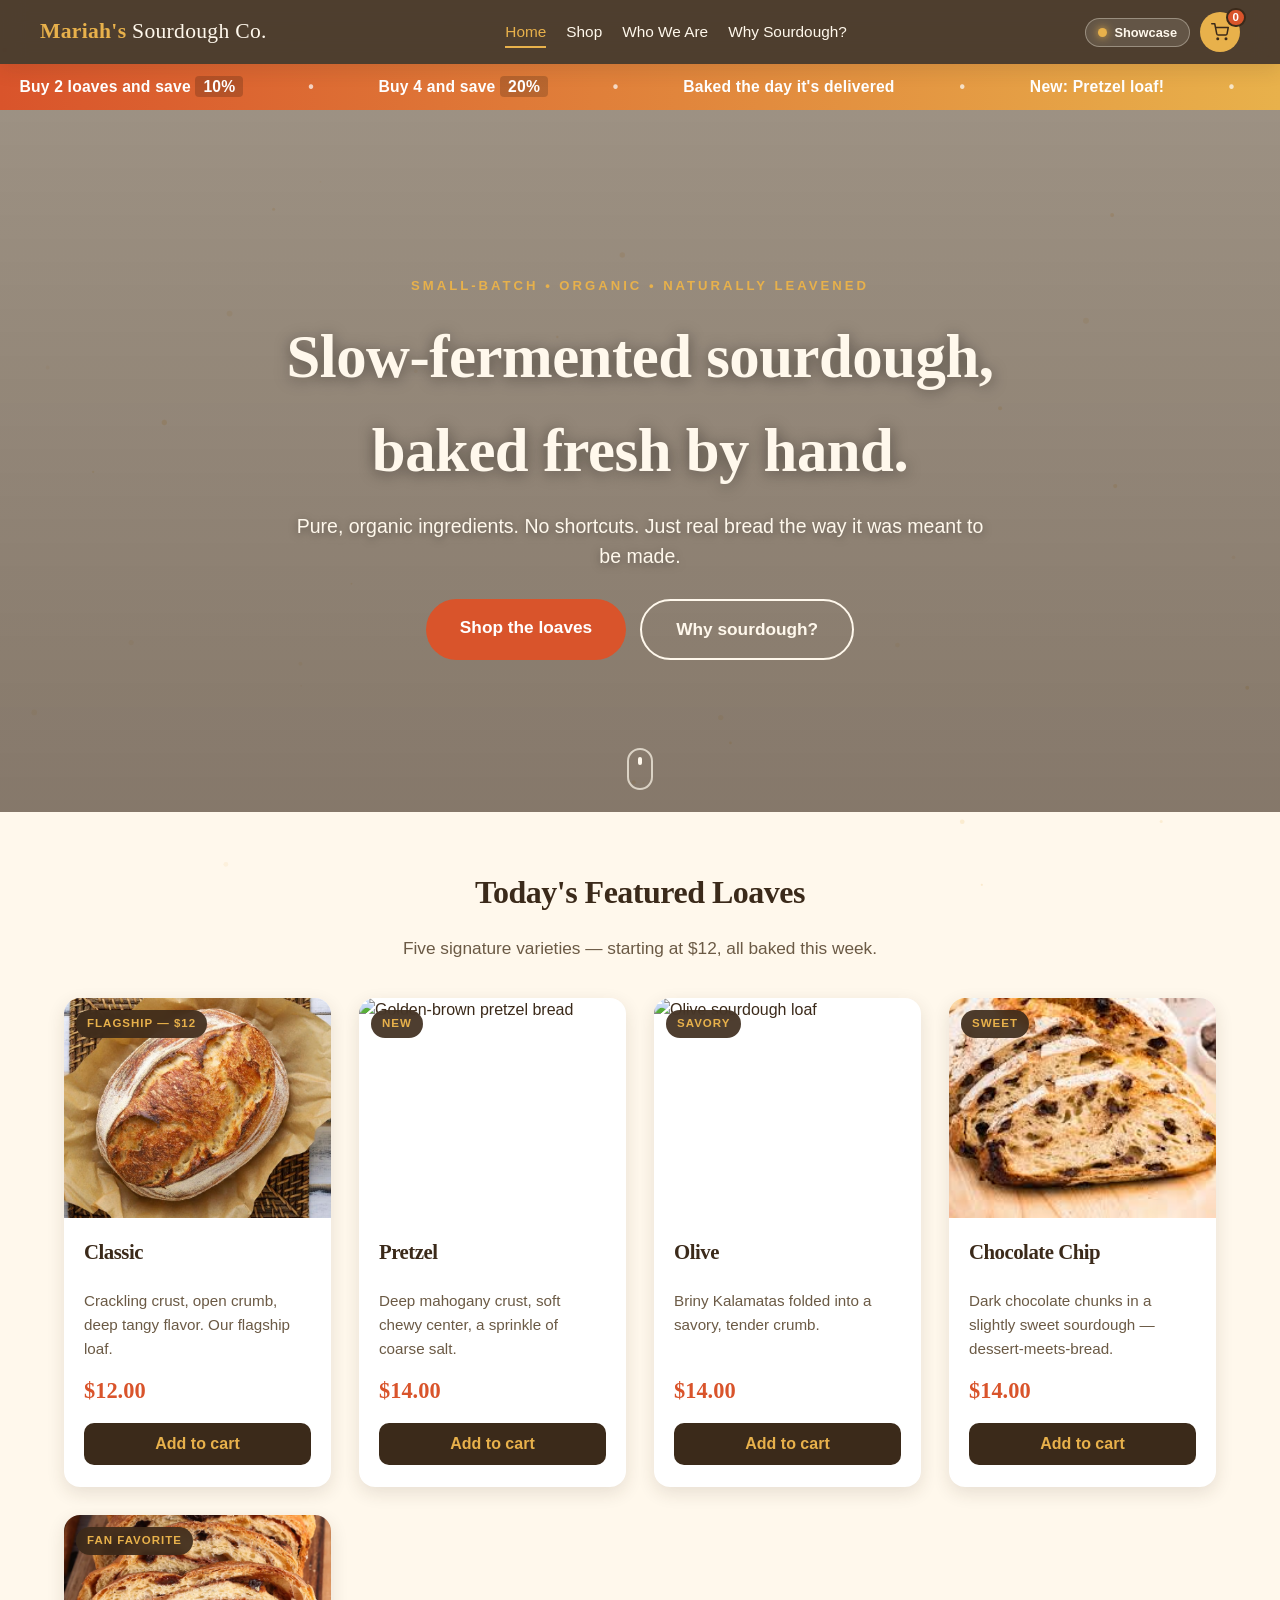
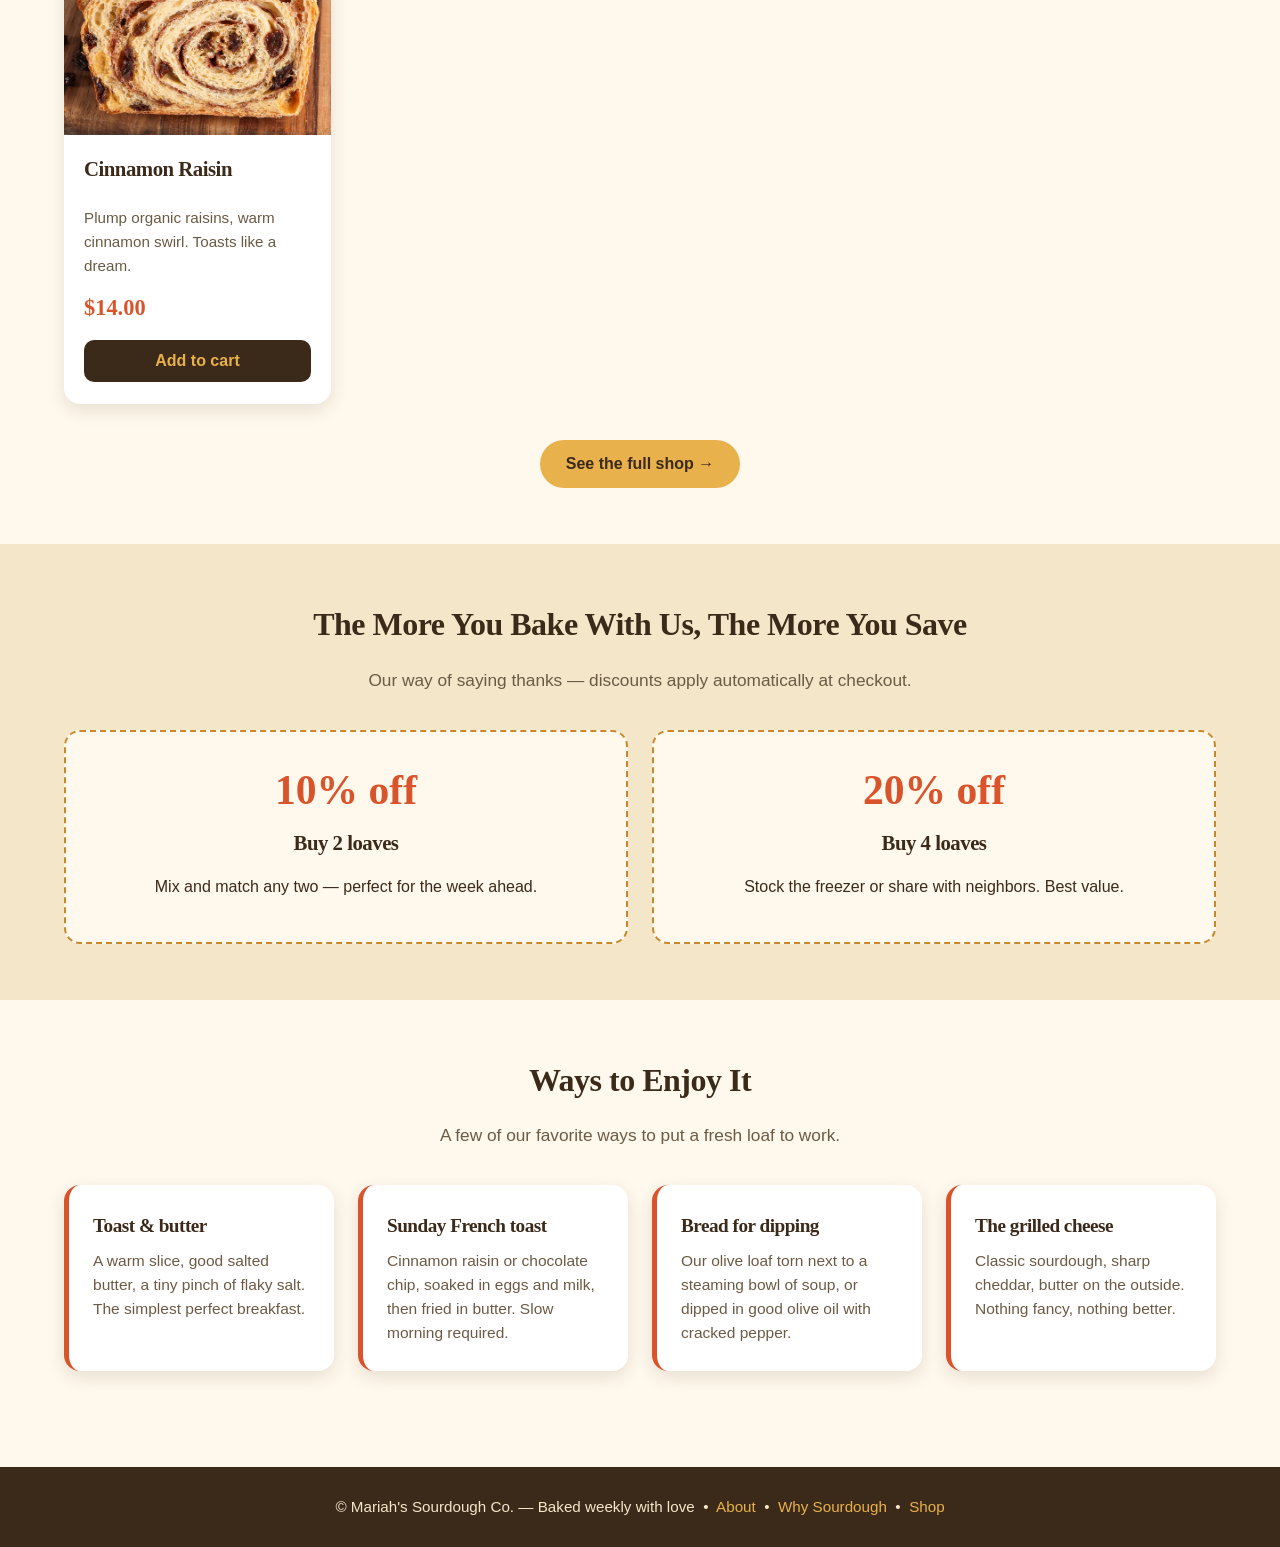
==== commit ca51665f: "Add files via upload" ====
--- a/index.html
+++ b/index.html
@@ -42,13 +42,20 @@
     </div>
   </header>
 
-  <div class="deal-banner">
-    <div class="deal-banner-track">
-      <span>Buy 2 loaves and save <strong>10%</strong></span>
-      <span>•</span>
-      <span>Buy 4 and save <strong>20%</strong></span>
-      <span>•</span>
-      <span>Baked the day it's delivered</span>
+  <div class="deal-banner" aria-label="Current deals">
+    <div class="marquee">
+      <div class="marquee-group">
+        <span>Buy 2 loaves and save <strong>10%</strong></span><span class="dot">•</span>
+        <span>Buy 4 and save <strong>20%</strong></span><span class="dot">•</span>
+        <span>Baked the day it's delivered</span><span class="dot">•</span>
+        <span>New: Pretzel loaf!</span><span class="dot">•</span>
+      </div>
+      <div class="marquee-group" aria-hidden="true">
+        <span>Buy 2 loaves and save <strong>10%</strong></span><span class="dot">•</span>
+        <span>Buy 4 and save <strong>20%</strong></span><span class="dot">•</span>
+        <span>Baked the day it's delivered</span><span class="dot">•</span>
+        <span>New: Pretzel loaf!</span><span class="dot">•</span>
+      </div>
     </div>
   </div>
 
@@ -88,7 +95,7 @@
 
     <section class="container">
       <h2 class="section-title reveal">Today's Featured Loaves</h2>
-      <p class="section-sub reveal">Four signature varieties — all $14, all baked this week.</p>
+      <p class="section-sub reveal">Five signature varieties — starting at $12, all baked this week.</p>
       <div class="product-grid" data-product-grid="short"></div>
       <div class="center mt-36 reveal">
         <a class="btn secondary" href="#/shop" data-link>See the full shop →</a>
@@ -112,7 +119,7 @@
       <div class="pairings-grid">
         <div class="pairing-card reveal"><h3>Toast &amp; butter</h3><p>A warm slice, good salted butter, a tiny pinch of flaky salt. The simplest perfect breakfast.</p></div>
         <div class="pairing-card reveal"><h3>Sunday French toast</h3><p>Cinnamon raisin or chocolate chip, soaked in eggs and milk, then fried in butter. Slow morning required.</p></div>
-        <div class="pairing-card reveal"><h3>Bread for dipping</h3><p>Olive &amp; rosemary torn next to a steaming bowl of soup, or dipped in good olive oil with cracked pepper.</p></div>
+        <div class="pairing-card reveal"><h3>Bread for dipping</h3><p>Our olive loaf torn next to a steaming bowl of soup, or dipped in good olive oil with cracked pepper.</p></div>
         <div class="pairing-card reveal"><h3>The grilled cheese</h3><p>Classic sourdough, sharp cheddar, butter on the outside. Nothing fancy, nothing better.</p></div>
       </div>
     </section>
@@ -121,7 +128,7 @@
   <template id="view-shop">
     <section class="container">
       <h1 class="section-title reveal">The Shop</h1>
-      <p class="section-sub reveal">All loaves are 100% organic, naturally leavened, and baked the day they're delivered. $14 each.</p>
+      <p class="section-sub reveal">All loaves are 100% organic, naturally leavened, and baked the day they're delivered. $14 each — our Classic is just $12.</p>
       <div class="product-grid" data-product-grid="long"></div>
 
       <h2 class="section-title mt-64 reveal">Stack Up the Savings</h2>
--- a/app.css
+++ b/app.css
@@ -23,7 +23,7 @@
 
 * { box-sizing: border-box; }
 
-html { scroll-behavior: smooth; }
+html { scroll-behavior: smooth; overflow-x: hidden; }
 
 html, body {
   margin: 0;
@@ -98,7 +98,7 @@
 .site-header {
   background: var(--cocoa);
   color: var(--cream);
-  padding: 0 22px;
+  padding: env(safe-area-inset-top) 22px 0;
   position: sticky;
   top: 0;
   z-index: 50;
@@ -229,7 +229,7 @@
 }
 
 /* =========================================================
-   Deal banner — scrolling marquee in showcase, static in sleek
+   Deal banner — continuously scrolling marquee
    ========================================================= */
 .deal-banner {
   background: linear-gradient(90deg, var(--terracotta), var(--crust));
@@ -238,19 +238,29 @@
   font-size: 0.98rem;
   letter-spacing: 0.2px;
   overflow: hidden;
-  padding: 11px 16px;
+  padding: 11px 0;
 }
 .deal-banner strong { background: rgba(0,0,0,0.18); padding: 2px 8px; border-radius: 4px; }
-.deal-banner-track {
+.marquee { display: flex; width: 100%; overflow: hidden; }
+.marquee-group {
   display: flex;
-  gap: 18px;
-  justify-content: center;
+  align-items: center;
+  gap: 26px;
+  padding-right: 26px;
+  flex-shrink: 0;
+  min-width: 100%;
+  justify-content: space-around;
   white-space: nowrap;
-}
-.mode-showcase .deal-banner-track { animation: banner-glow 4s ease-in-out infinite; }
-@keyframes banner-glow {
-  0%, 100% { text-shadow: 0 0 0 rgba(255,255,255,0); }
-  50% { text-shadow: 0 0 14px rgba(255,255,255,0.55); }
+  animation: marquee 18s linear infinite;
+}
+.marquee-group .dot { opacity: 0.7; }
+@keyframes marquee {
+  to { transform: translateX(-100%); }
+}
+.deal-banner:hover .marquee-group { animation-play-state: paused; }
+@media (prefers-reduced-motion: reduce) {
+  .marquee-group { animation: none; }
+  .marquee-group[aria-hidden="true"] { display: none; }
 }
 
 /* =========================================================
@@ -884,7 +894,43 @@
   h1 { font-size: 2rem; }
   .hero { min-height: 66vh; }
   .container { padding: 40px 18px; }
-  .cart-table th:nth-child(1), .cart-table td:nth-child(1) { display: none; }
+
+  /* Compact single-row header */
+  .site-header { padding-left: 14px; padding-right: 14px; }
+  .nav-wrap { flex-wrap: nowrap; min-height: 54px; padding: 6px 0; }
+  .brand { font-size: 1.02rem; overflow: hidden; text-overflow: ellipsis; }
+  .header-actions { gap: 8px; flex-shrink: 0; }
+  .mode-toggle { padding: 5px 10px; font-size: 0.72rem; }
+  .install-btn { padding: 6px 10px; font-size: 0.72rem; }
+  .cart-link { width: 36px; height: 36px; }
+  .cart-link svg { width: 16px; height: 16px; }
+}
+
+/* Cart becomes stacked cards on small screens */
+@media (max-width: 700px) {
+  .cart-table { display: block; background: transparent; box-shadow: none; border-radius: 0; }
+  .cart-table thead { display: none; }
+  .cart-table tbody { display: flex; flex-direction: column; gap: 14px; }
+  .cart-table tr {
+    display: grid;
+    grid-template-columns: 64px 1fr auto;
+    grid-template-rows: auto auto;
+    gap: 6px 14px;
+    align-items: center;
+    background: #fff;
+    border-radius: var(--radius);
+    box-shadow: var(--shadow);
+    padding: 14px;
+  }
+  .cart-table td { display: block; padding: 0; border: none; }
+  .cart-table td:nth-child(1) { grid-row: 1 / 3; }
+  .cart-thumb { width: 64px; height: 64px; }
+  .cart-table td:nth-child(3) { display: none; }
+  .cart-table td:nth-child(2) { grid-column: 2; grid-row: 1; }
+  .cart-table td:nth-child(4) { grid-column: 2; grid-row: 2; }
+  .cart-table td:nth-child(5) { grid-column: 3; grid-row: 1; font-weight: 700; justify-self: end; }
+  .cart-table td:nth-child(6) { grid-column: 3; grid-row: 2; justify-self: end; }
+  .cart-summary { max-width: none; }
 }
 
 /* =========================================================
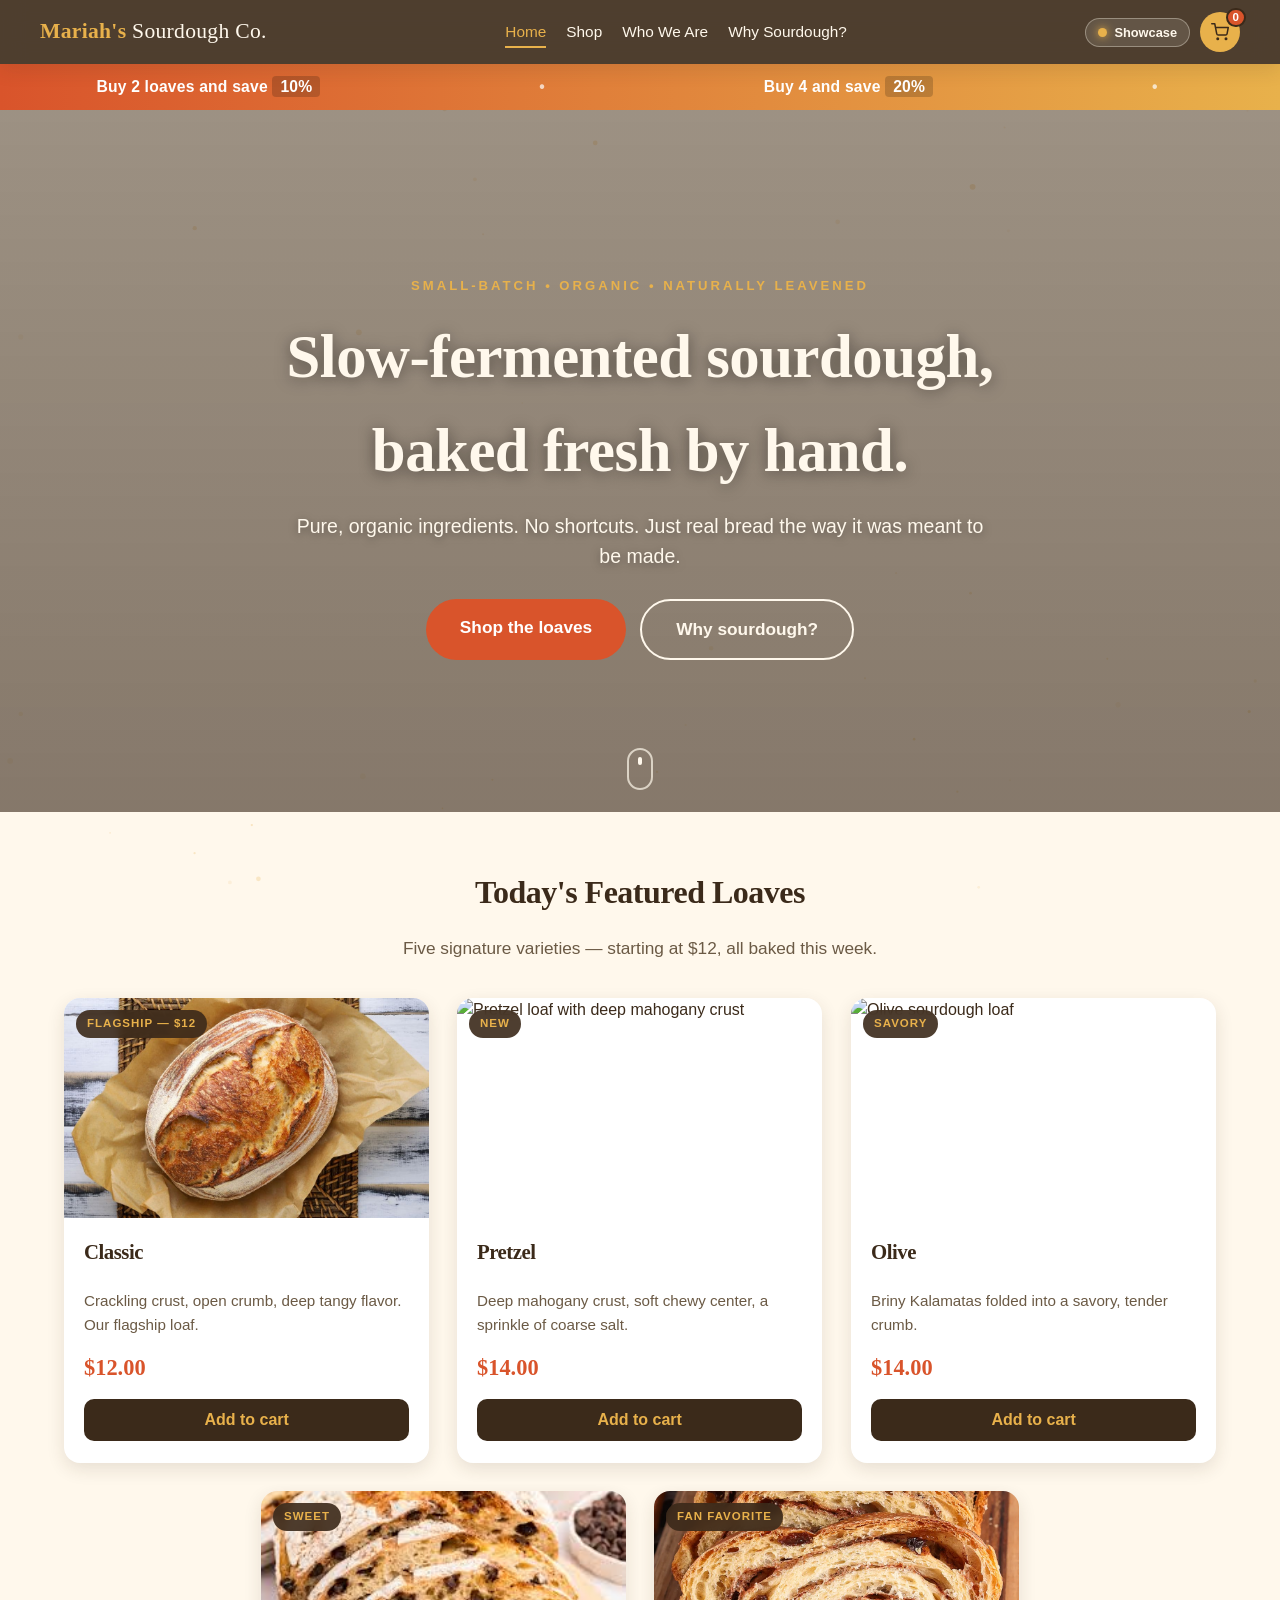
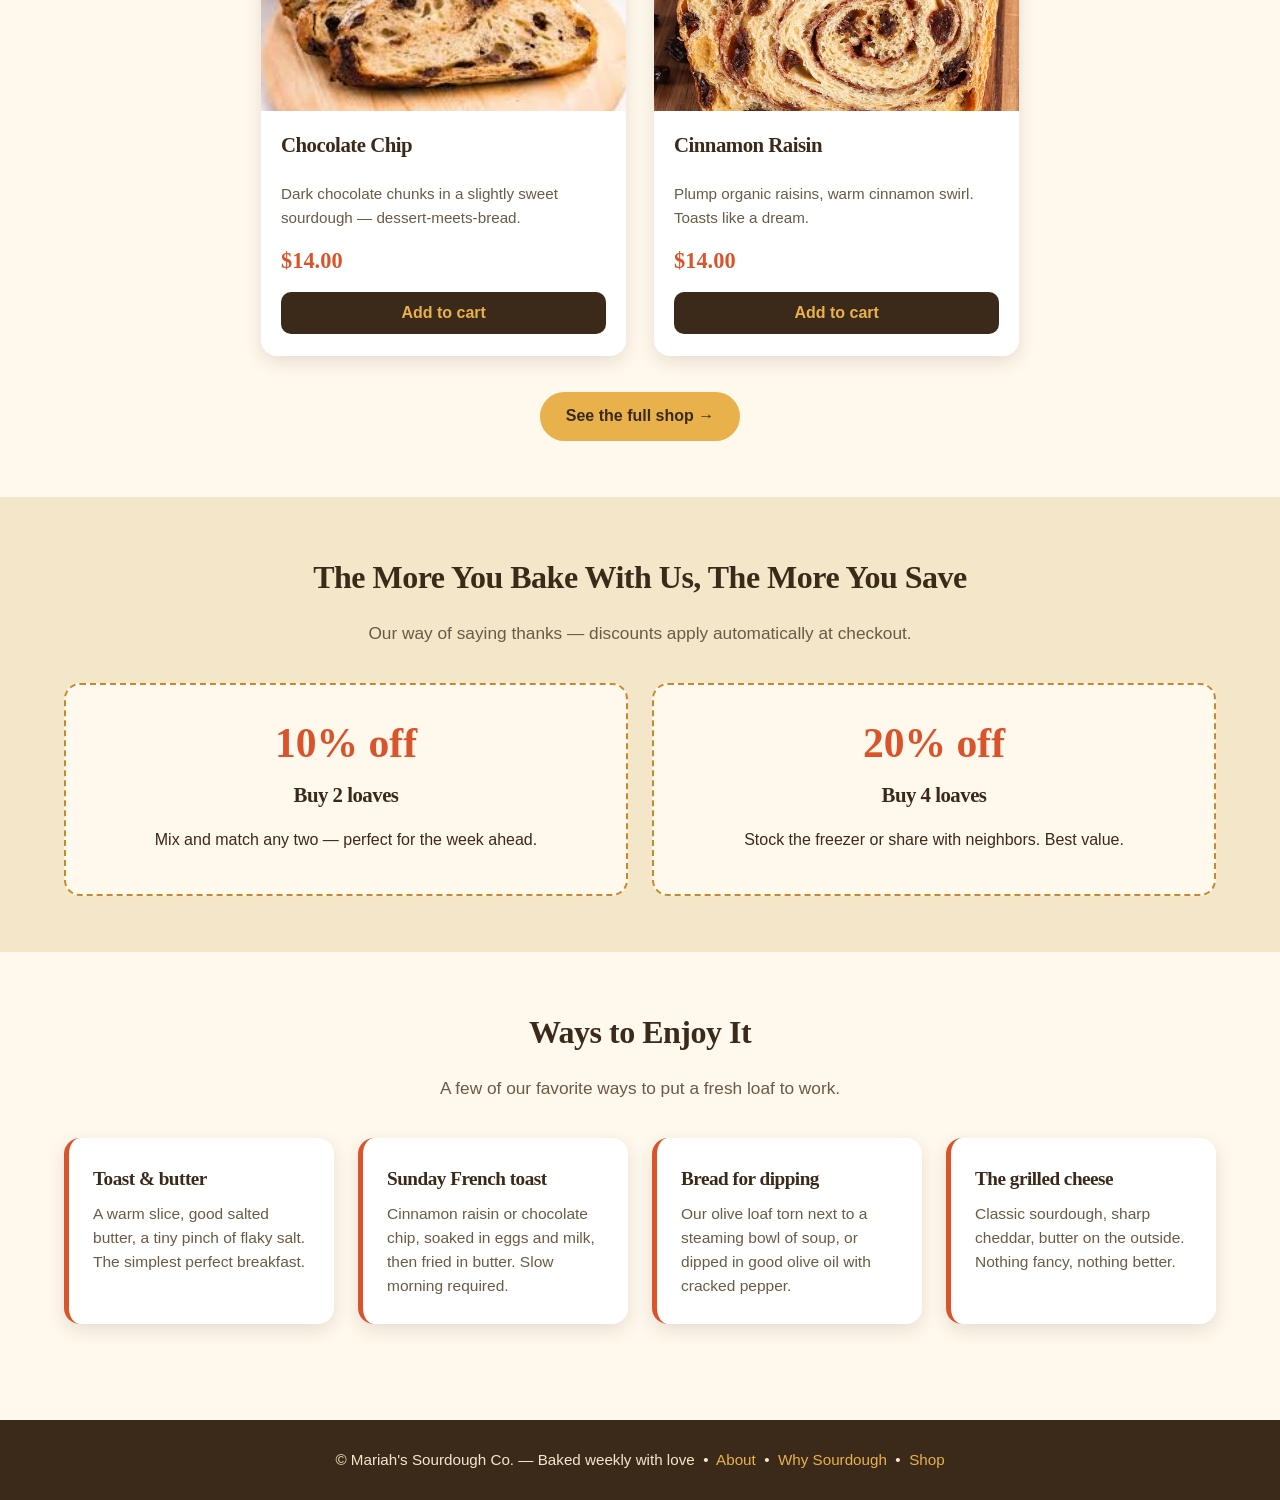
==== commit 90470eb2: "Add files via upload" ====
--- a/index.html
+++ b/index.html
@@ -47,14 +47,10 @@
       <div class="marquee-group">
         <span>Buy 2 loaves and save <strong>10%</strong></span><span class="dot">•</span>
         <span>Buy 4 and save <strong>20%</strong></span><span class="dot">•</span>
-        <span>Baked the day it's delivered</span><span class="dot">•</span>
-        <span>New: Pretzel loaf!</span><span class="dot">•</span>
       </div>
       <div class="marquee-group" aria-hidden="true">
         <span>Buy 2 loaves and save <strong>10%</strong></span><span class="dot">•</span>
         <span>Buy 4 and save <strong>20%</strong></span><span class="dot">•</span>
-        <span>Baked the day it's delivered</span><span class="dot">•</span>
-        <span>New: Pretzel loaf!</span><span class="dot">•</span>
       </div>
     </div>
   </div>
@@ -128,7 +124,7 @@
   <template id="view-shop">
     <section class="container">
       <h1 class="section-title reveal">The Shop</h1>
-      <p class="section-sub reveal">All loaves are 100% organic, naturally leavened, and baked the day they're delivered. $14 each — our Classic is just $12.</p>
+      <p class="section-sub reveal">All loaves are 100% organic and naturally leavened. $14 each — our Classic is just $12.</p>
       <div class="product-grid" data-product-grid="long"></div>
 
       <h2 class="section-title mt-64 reveal">Stack Up the Savings</h2>
--- a/app.css
+++ b/app.css
@@ -404,6 +404,13 @@
   grid-template-columns: repeat(auto-fit, minmax(255px, 1fr));
   gap: 28px;
   perspective: 1200px;
+}
+
+/* Desktop: 3 cards on top, 2 centered below */
+@media (min-width: 1000px) {
+  .product-grid { grid-template-columns: repeat(6, 1fr); }
+  .product-grid .product-card { grid-column: span 2; }
+  .product-grid .product-card:nth-child(4) { grid-column: 2 / span 2; }
 }
 
 .product-card {
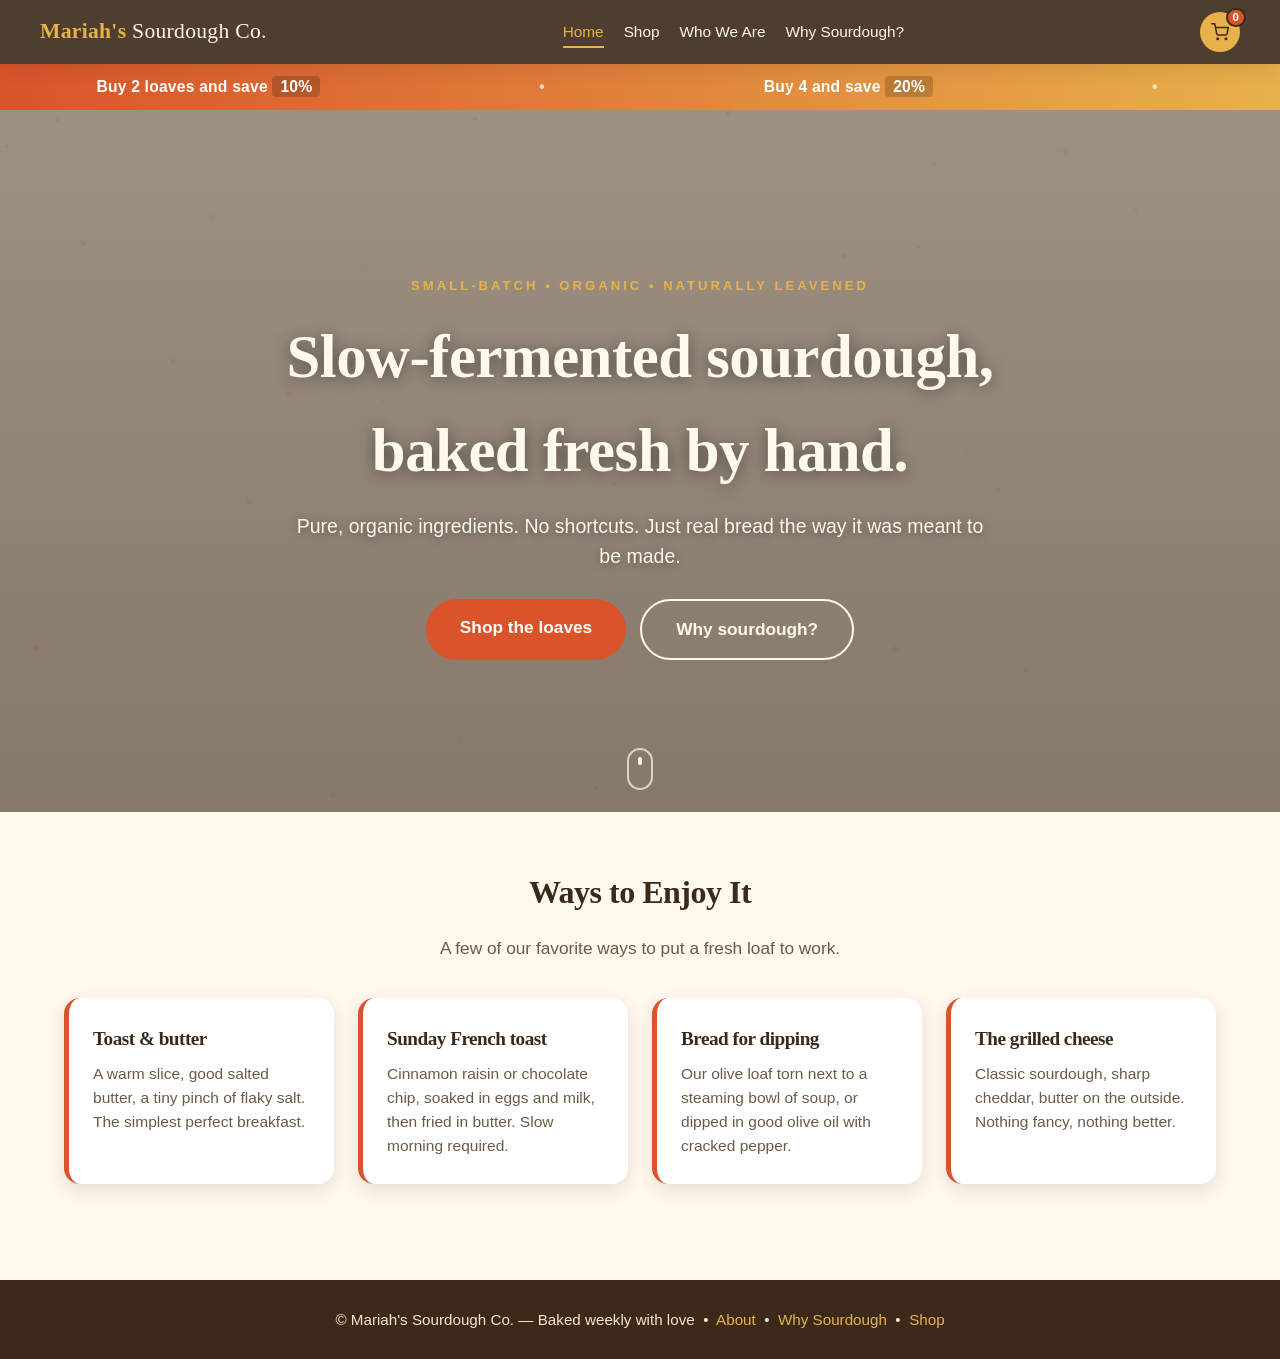
==== commit ed170b69: "Add files via upload" ====
--- a/index.html
+++ b/index.html
@@ -30,9 +30,6 @@
         <a href="#/why" data-route="why" data-link>Why Sourdough?</a>
       </nav>
       <div class="header-actions">
-        <button id="mode-toggle" class="mode-toggle" title="Switch visual style" aria-label="Switch visual style">
-          <span class="mode-dot"></span><span id="mode-label">Showcase</span>
-        </button>
         <button id="install-btn" class="install-btn" hidden>⬇ Install app</button>
         <a href="#/cart" class="cart-link" data-link aria-label="Cart">
           <svg viewBox="0 0 24 24" width="18" height="18" fill="none" stroke="currentColor" stroke-width="2" stroke-linecap="round" stroke-linejoin="round"><circle cx="9" cy="21" r="1"/><circle cx="20" cy="21" r="1"/><path d="M1 1h4l2.68 13.39a2 2 0 0 0 2 1.61h9.72a2 2 0 0 0 2-1.61L23 6H6"/></svg>
@@ -76,7 +73,6 @@
 
   <template id="view-home">
     <section class="hero" id="hero">
-      <div id="hero-3d" class="hero-3d" aria-hidden="true"></div>
       <div class="hero-inner">
         <p class="hero-kicker reveal">Small-batch • Organic • Naturally leavened</p>
         <h1 class="reveal">Slow-fermented sourdough,<br>baked fresh by hand.</h1>
@@ -87,26 +83,6 @@
         </div>
       </div>
       <div class="hero-scroll-hint" aria-hidden="true"><span></span></div>
-    </section>
-
-    <section class="container">
-      <h2 class="section-title reveal">Today's Featured Loaves</h2>
-      <p class="section-sub reveal">Five signature varieties — starting at $12, all baked this week.</p>
-      <div class="product-grid" data-product-grid="short"></div>
-      <div class="center mt-36 reveal">
-        <a class="btn secondary" href="#/shop" data-link>See the full shop →</a>
-      </div>
-    </section>
-
-    <section class="band">
-      <div class="container">
-        <h2 class="section-title reveal">The More You Bake With Us, The More You Save</h2>
-        <p class="section-sub reveal">Our way of saying thanks — discounts apply automatically at checkout.</p>
-        <div class="deals-row">
-          <div class="deal-card reveal"><span class="pct" data-count="10">10% off</span><h3>Buy 2 loaves</h3><p>Mix and match any two — perfect for the week ahead.</p></div>
-          <div class="deal-card reveal"><span class="pct" data-count="20">20% off</span><h3>Buy 4 loaves</h3><p>Stock the freezer or share with neighbors. Best value.</p></div>
-        </div>
-      </div>
     </section>
 
     <section class="container">
@@ -259,7 +235,6 @@
     </section>
   </template>
 
-  <script src="https://cdnjs.cloudflare.com/ajax/libs/three.js/r128/three.min.js" defer></script>
   <script src="app.js" defer></script>
 </body>
 </html>
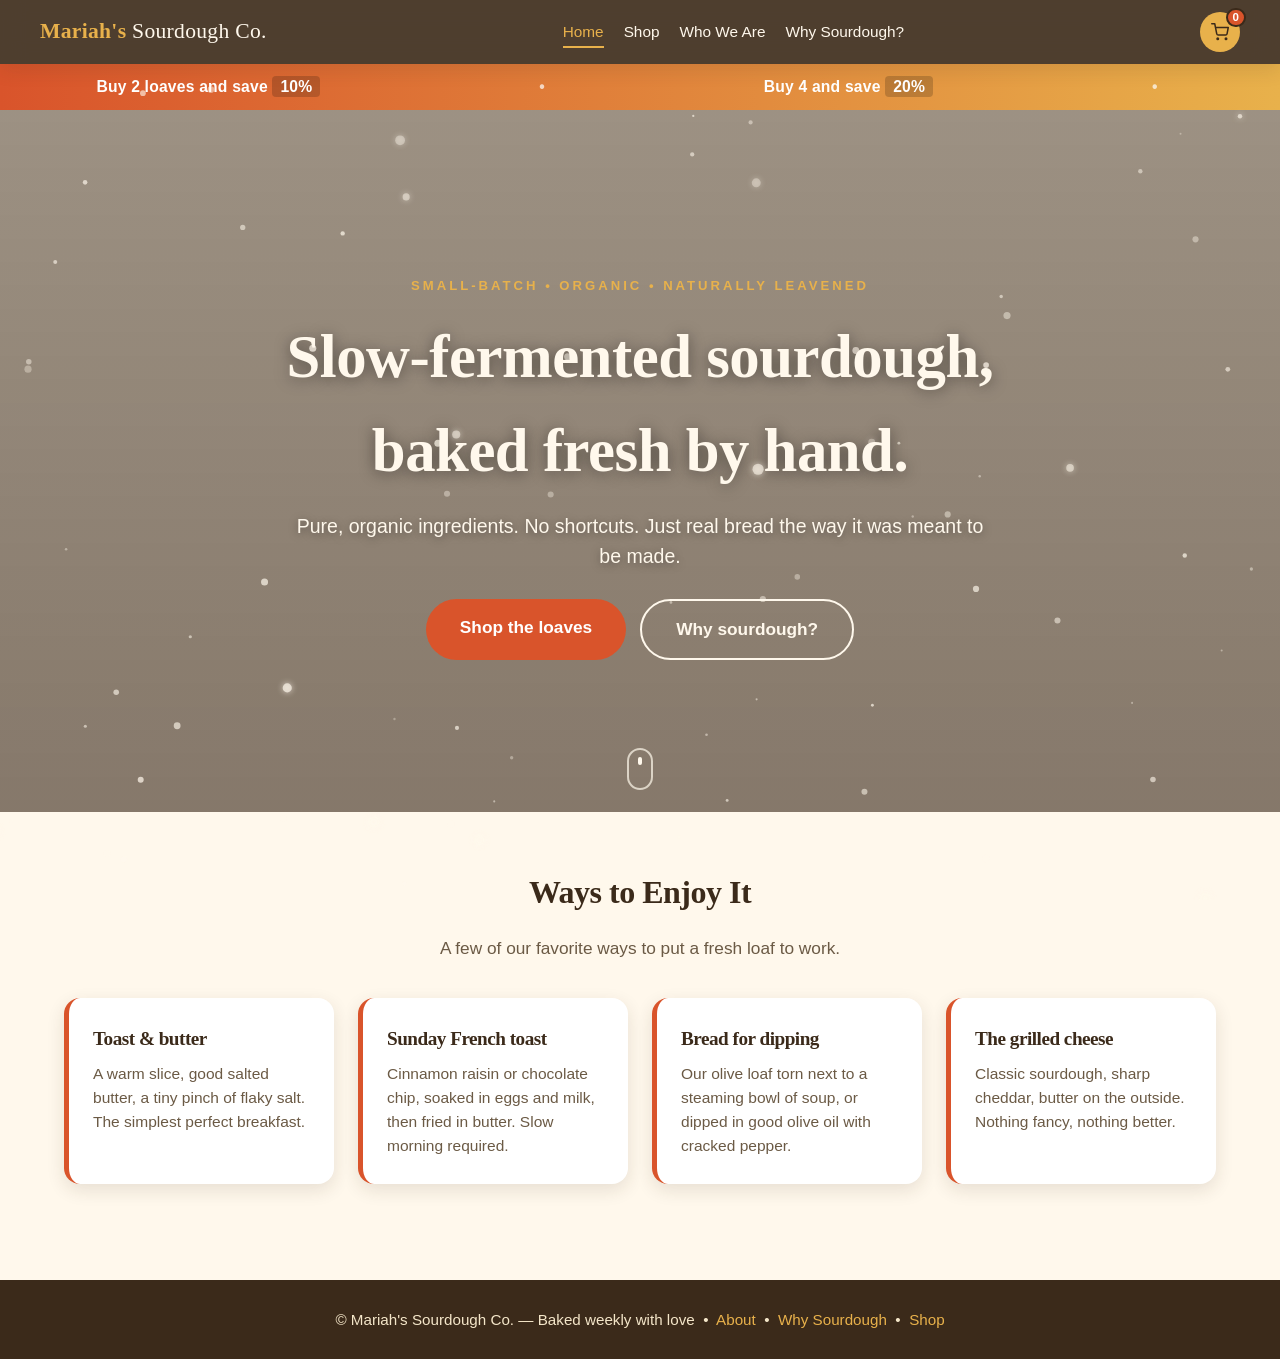
==== commit f0bcfbd3: "Add files via upload" ====
--- a/index.html
+++ b/index.html
@@ -61,6 +61,21 @@
     <a href="#/why" data-route="why" data-link><span class="tab-ico">🌾</span>Why</a>
     <a href="#/cart" data-route="cart" data-link class="tab-cart"><span class="tab-ico">🛒</span>Cart<span id="tab-cart-badge" class="cart-badge" hidden>0</span></a>
   </nav>
+
+  <!-- iOS "Add to Home Screen" hint -->
+  <div id="ios-install" class="ios-install" hidden role="dialog" aria-label="Install this app">
+    <button id="ios-install-close" class="ios-install-close" aria-label="Dismiss">✕</button>
+    <div class="ios-install-row">
+      <div class="ios-install-icon">🍞</div>
+      <div class="ios-install-body">
+        <strong>Get Mariah's on your home screen</strong>
+        <span>Tap the
+          <svg class="share-glyph" viewBox="0 0 24 24" width="14" height="14" fill="none" stroke="currentColor" stroke-width="2" stroke-linecap="round" stroke-linejoin="round" aria-label="Share"><path d="M4 12v7a2 2 0 0 0 2 2h12a2 2 0 0 0 2-2v-7"/><polyline points="16 6 12 2 8 6"/><line x1="12" y1="2" x2="12" y2="15"/></svg>
+          Share button below, then <b>"Add to Home Screen"</b></span>
+      </div>
+    </div>
+    <div class="ios-install-arrow" aria-hidden="true">↓</div>
+  </div>
 
   <footer class="site-footer">
     © Mariah's Sourdough Co. — Baked weekly with love &nbsp;•&nbsp;
--- a/app.css
+++ b/app.css
@@ -82,12 +82,12 @@
 #particles {
   position: fixed;
   inset: 0;
-  z-index: 0;
+  z-index: 5; /* floats above page content, below header/menus */
   pointer-events: none;
   opacity: 0;
   transition: opacity 1s ease;
 }
-.mode-showcase #particles { opacity: 0.5; }
+.mode-showcase #particles { opacity: 0.9; }
 .mode-sleek #particles { display: none; }
 
 main, .site-header, .deal-banner, .site-footer, .tab-bar { position: relative; z-index: 1; }
@@ -829,6 +829,66 @@
 }
 @keyframes confetti-fall {
   to { transform: translateY(105vh) rotate(720deg); opacity: 0.7; }
+}
+
+/* =========================================================
+   iOS install hint
+   ========================================================= */
+.ios-install {
+  position: fixed;
+  left: 12px;
+  right: 12px;
+  bottom: calc(78px + env(safe-area-inset-bottom));
+  z-index: 70;
+  background: var(--cream);
+  border: 1.5px solid var(--crust);
+  border-radius: 16px;
+  padding: 14px 34px 8px 14px;
+  box-shadow: var(--shadow-lg);
+  max-width: 430px;
+  margin: 0 auto;
+  opacity: 0;
+  transform: translateY(24px);
+  transition: opacity 0.45s ease, transform 0.45s var(--ease-spring);
+}
+.ios-install.show { opacity: 1; transform: none; }
+.ios-install-row { display: flex; gap: 12px; align-items: flex-start; }
+.ios-install-icon {
+  width: 38px; height: 38px;
+  background: var(--cocoa);
+  border-radius: 11px;
+  display: flex; align-items: center; justify-content: center;
+  font-size: 1.25rem;
+  flex-shrink: 0;
+}
+.ios-install-body strong {
+  font-family: Georgia, serif;
+  font-size: 0.95rem;
+  display: block;
+  margin-bottom: 3px;
+}
+.ios-install-body span { font-size: 0.85rem; color: #6b5a45; line-height: 1.45; }
+.ios-install-body b { color: var(--cocoa); }
+.share-glyph { color: #007AFF; vertical-align: -2px; }
+.ios-install-close {
+  position: absolute;
+  top: 8px; right: 10px;
+  background: none; border: none;
+  color: #8a7960;
+  font-size: 0.9rem;
+  cursor: pointer;
+  padding: 4px;
+}
+.ios-install-arrow {
+  text-align: center;
+  color: var(--terracotta);
+  font-size: 1.05rem;
+  font-weight: bold;
+  animation: hint-bounce 1.4s ease-in-out infinite;
+}
+@keyframes hint-bounce {
+  0%, 100% { transform: translateY(0); }
+  50% { transform: translateY(5px); }
 }
 
 /* =========================================================
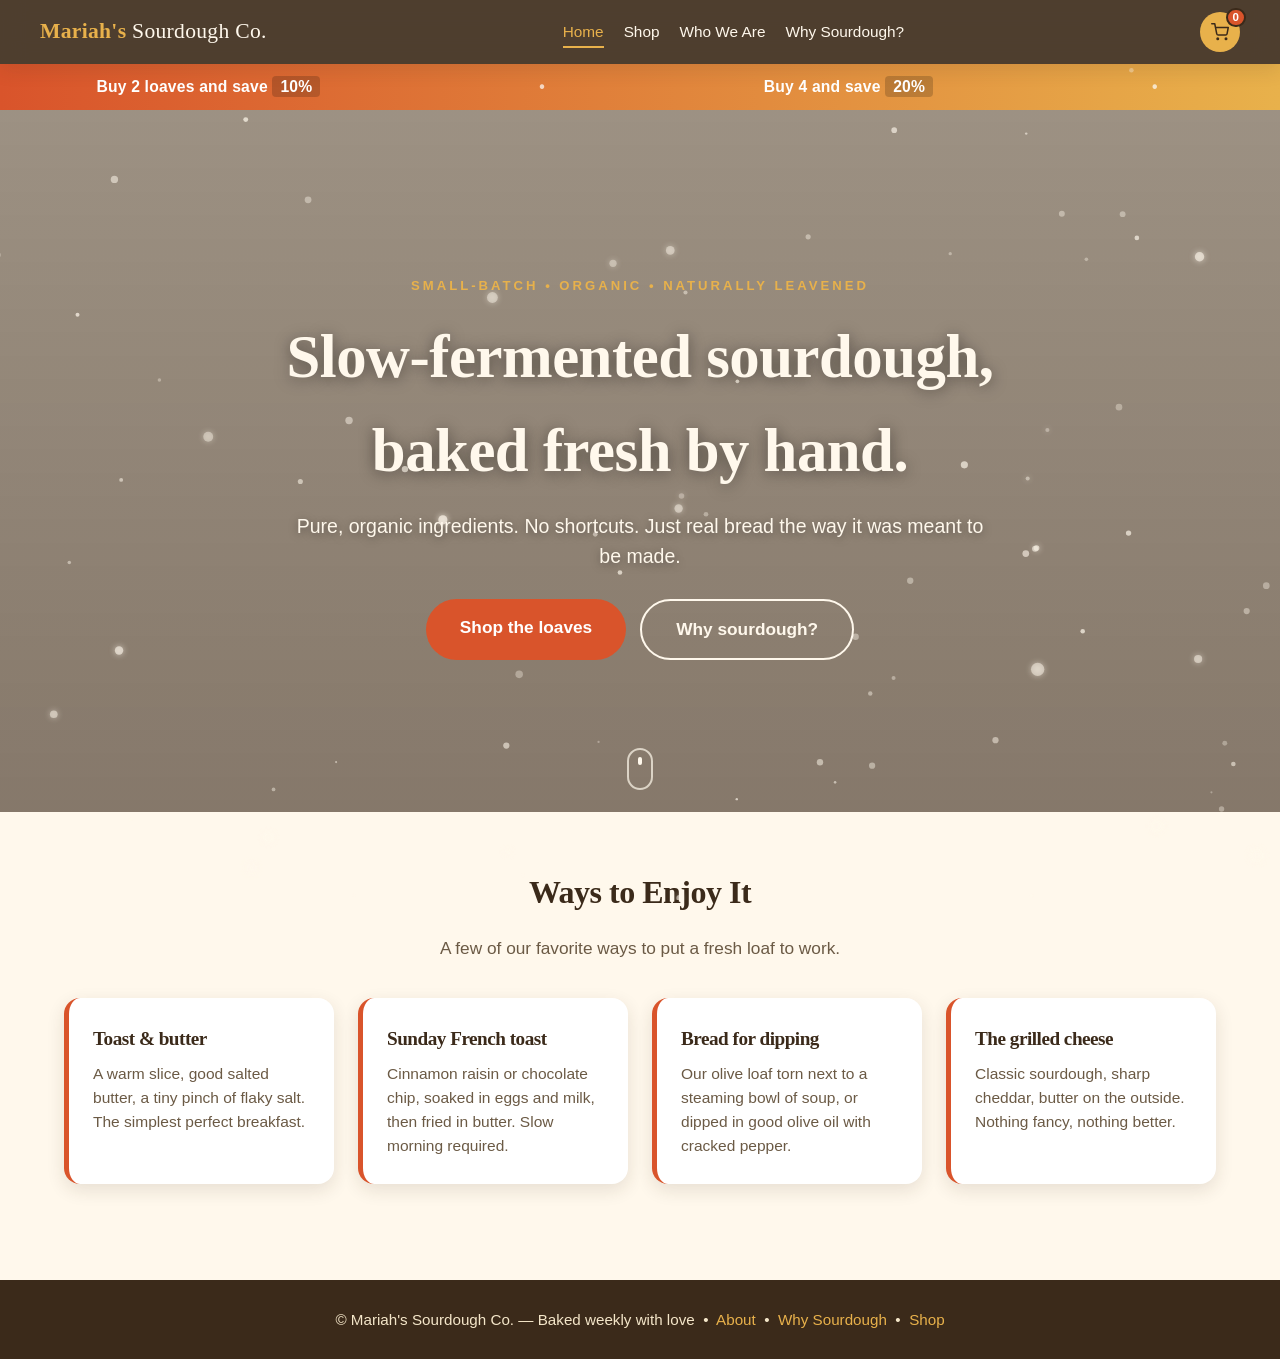
==== commit 423d2762: "Add files via upload" ====
--- a/index.html
+++ b/index.html
@@ -68,7 +68,7 @@
     <div class="ios-install-row">
       <div class="ios-install-icon">🍞</div>
       <div class="ios-install-body">
-        <strong>Get Mariah's on your home screen</strong>
+        <strong>Get Mariah's Sourdough on your phone</strong>
         <span>Tap the
           <svg class="share-glyph" viewBox="0 0 24 24" width="14" height="14" fill="none" stroke="currentColor" stroke-width="2" stroke-linecap="round" stroke-linejoin="round" aria-label="Share"><path d="M4 12v7a2 2 0 0 0 2 2h12a2 2 0 0 0 2-2v-7"/><polyline points="16 6 12 2 8 6"/><line x1="12" y1="2" x2="12" y2="15"/></svg>
           Share button below, then <b>"Add to Home Screen"</b></span>
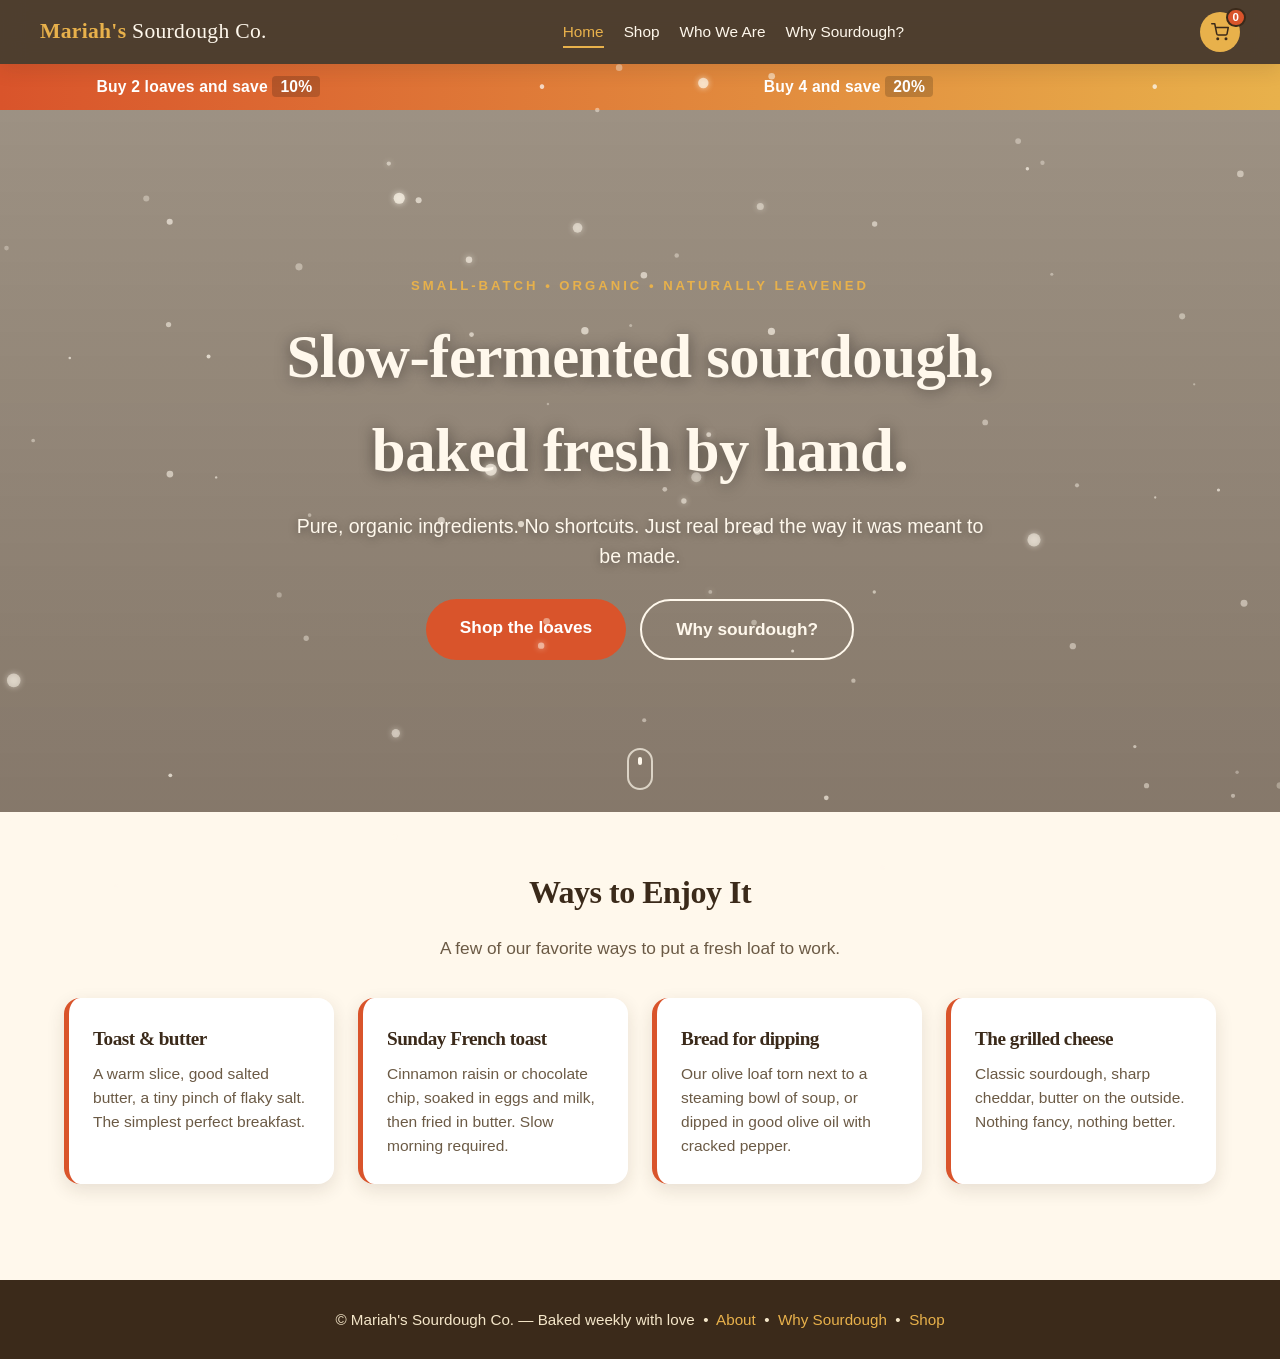
==== commit 517060b9: "Add files via upload" ====
--- a/index.html
+++ b/index.html
@@ -11,7 +11,7 @@
   <link rel="apple-touch-icon" href="icons/icon-192.png">
   <meta name="apple-mobile-web-app-capable" content="yes">
   <meta name="apple-mobile-web-app-status-bar-style" content="black-translucent">
-  <meta name="apple-mobile-web-app-title" content="Mariah's">
+  <meta name="apple-mobile-web-app-title" content="Mariah's Sourdough">
   <link rel="preconnect" href="https://cdnjs.cloudflare.com">
   <link rel="stylesheet" href="app.css">
 </head>
